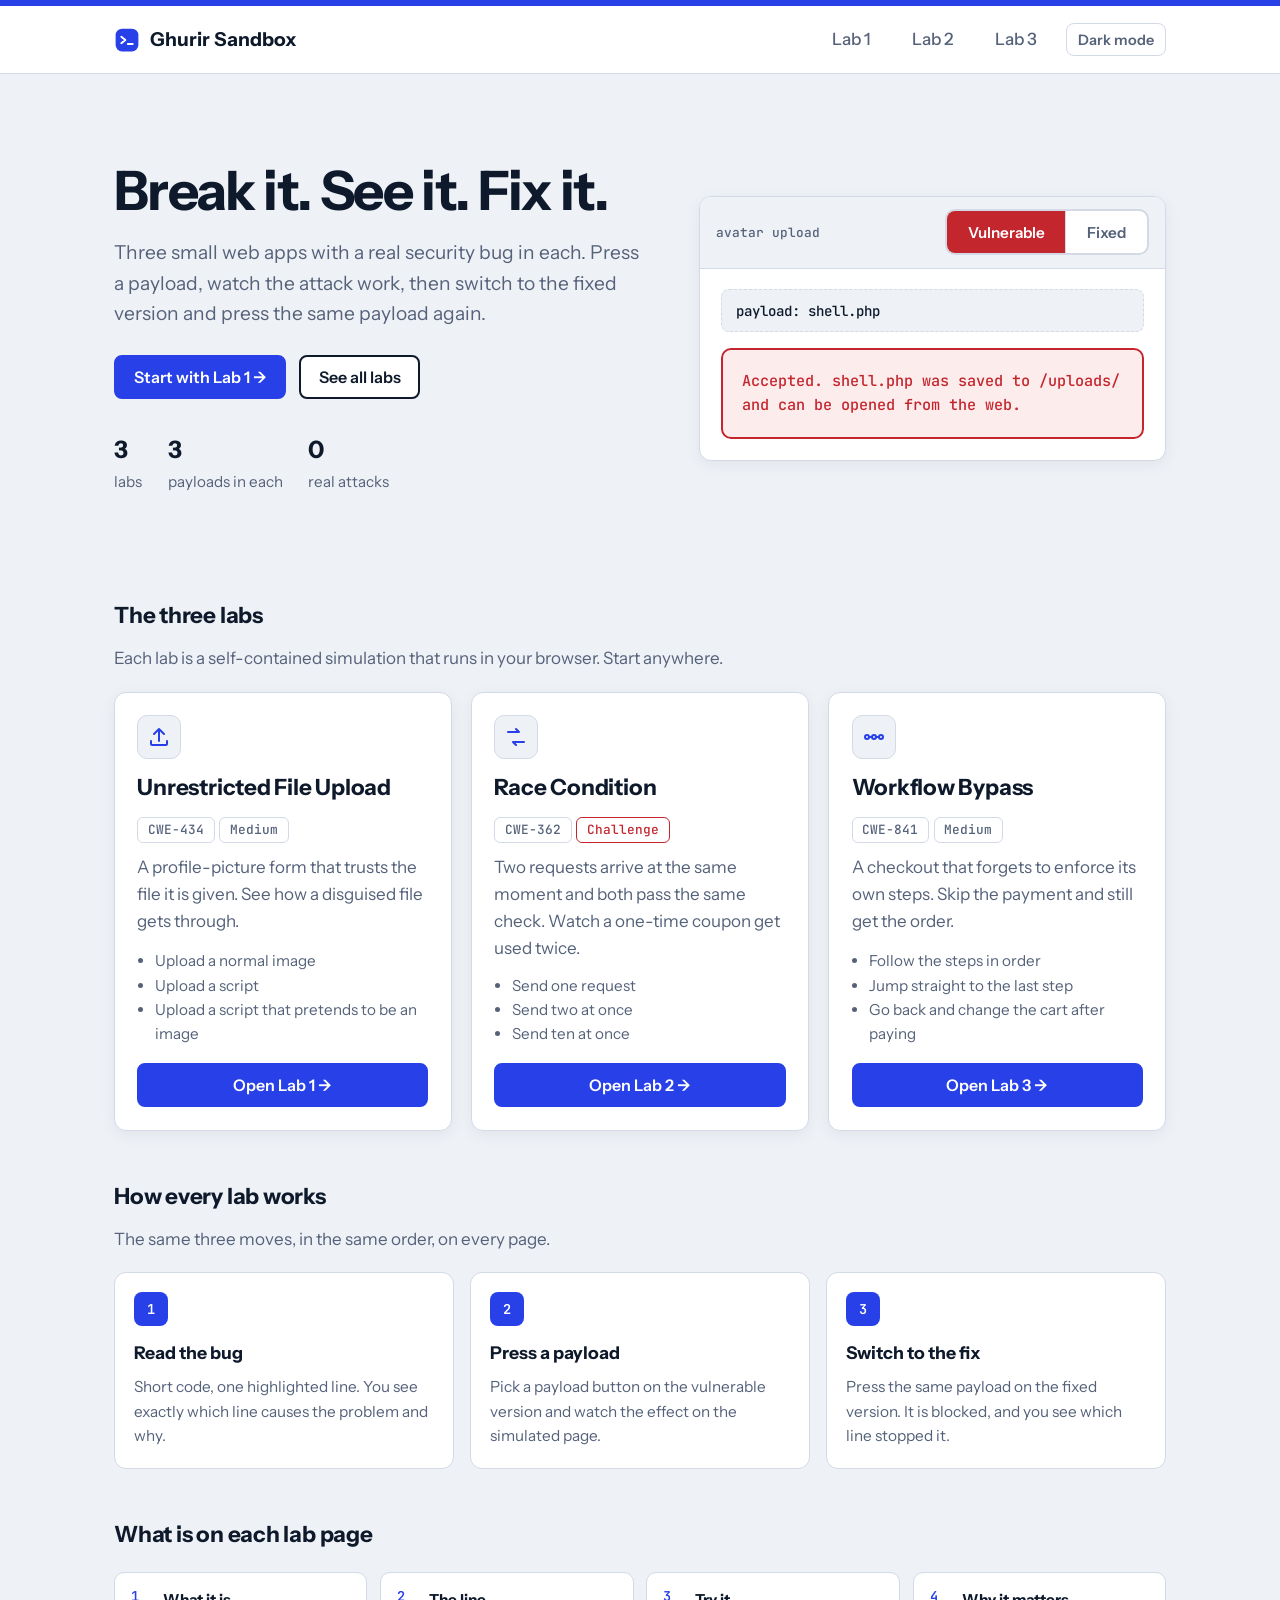
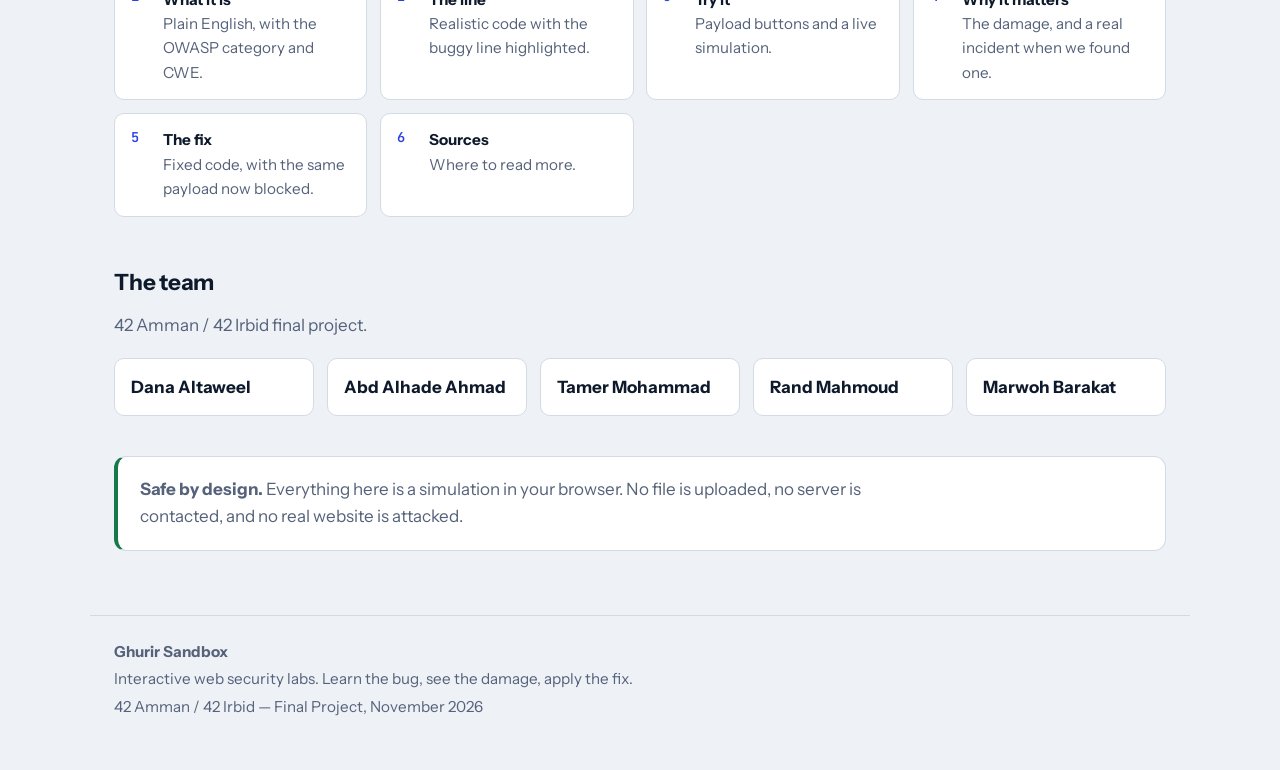
==== index.html @ ea8293db "Add site skeleton: home page and lab templates" ====
<!DOCTYPE html>
<html lang="en">
<head>
<meta charset="UTF-8">
<meta name="viewport" content="width=device-width, initial-scale=1">
<title>Ghurir Sandbox — Interactive Web Security Labs</title>
<meta name="description" content="Three hands-on labs: Unrestricted File Upload, Race Condition and Workflow Bypass. Press a payload, see the bug, switch to the fix.">

<link rel="preconnect" href="https://fonts.googleapis.com">
<link rel="preconnect" href="https://fonts.gstatic.com" crossorigin>
<link rel="stylesheet" href="https://fonts.googleapis.com/css2?family=Instrument+Sans:wght@400;500;600;700&family=JetBrains+Mono:wght@400;500;600&display=swap">
<link rel="stylesheet" href="assets/css/style.css">
</head>

<body>

<header class="nav">
  <div class="nav-in">
    <a class="brand" href="index.html" aria-label="Ghurir Sandbox home">
      <svg viewBox="0 0 32 32" fill="none" aria-hidden="true">
        <rect x="2" y="2" width="28" height="28" rx="8" fill="var(--accent)"/>
        <path d="M9 12l5 4-5 4M17 21h6" stroke="var(--accent-ink)" stroke-width="2.4" stroke-linecap="round" stroke-linejoin="round"/>
      </svg>
      Ghurir Sandbox
    </a>
    <a class="link" href="lab1.html">Lab 1</a>
    <a class="link" href="lab2.html">Lab 2</a>
    <a class="link" href="lab3.html">Lab 3</a>
    <button type="button" id="theme-toggle" class="theme-toggle" aria-label="Switch colour theme">Dark mode</button>
  </div>
</header>

<main class="wrap">

  <!-- HERO -->
  <section class="home-hero">
    <div>
      <h1>Break it. See it. Fix it.</h1>
      <p class="lead">
        Three small web apps with a real security bug in each.
        Press a payload, watch the attack work, then switch to the fixed
        version and press the same payload again.
      </p>

      <div class="hero-actions">
        <a class="btn primary" href="lab1.html">Start with Lab 1 →</a>
        <a class="btn" href="#labs">See all labs</a>
      </div>

      <div class="hero-meta">
        <div><strong>3</strong>labs</div>
        <div><strong>3</strong>payloads in each</div>
        <div><strong>0</strong>real attacks</div>
      </div>
    </div>

    <!-- Tiny live preview of the idea behind every lab -->
    <div class="mini-demo" aria-label="Preview of a lab">
      <div class="mini-demo-top">
        <span>avatar upload</span>
        <div class="switch" role="group" aria-label="Preview version">
          <button type="button" data-demo-mode="vulnerable" aria-pressed="true" data-mode="vulnerable" class="active">Vulnerable</button>
          <button type="button" data-demo-mode="fixed" aria-pressed="false" data-mode="fixed">Fixed</button>
        </div>
      </div>
      <div class="mini-demo-body">
        <div class="mini-payload">payload: shell.php</div>
        <div id="demo-result" class="result" aria-live="polite"></div>
      </div>
    </div>
  </section>

  <!-- LABS -->
  <section id="labs">
    <div class="section-head">
      <h2>The three labs</h2>
      <p>Each lab is a self-contained simulation that runs in your browser. Start anywhere.</p>
    </div>

    <div class="lab-grid">

      <article class="card lab-card">
        <div class="icon" aria-hidden="true">
          <svg viewBox="0 0 24 24" fill="none" stroke="currentColor" stroke-width="2" stroke-linecap="round" stroke-linejoin="round">
            <path d="M12 16V4M7 9l5-5 5 5"/><path d="M4 16v3a1 1 0 001 1h14a1 1 0 001-1v-3"/>
          </svg>
        </div>
        <h2>Unrestricted File Upload</h2>
        <div class="meta">
          <span class="tag">CWE-434</span>
          <span class="tag">Medium</span>
        </div>
        <p>A profile-picture form that trusts the file it is given. See how a disguised file gets through.</p>
        <ul>
          <li>Upload a normal image</li>
          <li>Upload a script</li>
          <li>Upload a script that pretends to be an image</li>
        </ul>
        <a class="btn primary" href="lab1.html">Open Lab 1 →</a>
      </article>

      <article class="card lab-card">
        <div class="icon" aria-hidden="true">
          <svg viewBox="0 0 24 24" fill="none" stroke="currentColor" stroke-width="2" stroke-linecap="round" stroke-linejoin="round">
            <path d="M4 7h11l-3-3M20 17H9l3 3"/>
          </svg>
        </div>
        <h2>Race Condition</h2>
        <div class="meta">
          <span class="tag">CWE-362</span>
          <span class="tag hard">Challenge</span>
        </div>
        <p>Two requests arrive at the same moment and both pass the same check. Watch a one-time coupon get used twice.</p>
        <ul>
          <li>Send one request</li>
          <li>Send two at once</li>
          <li>Send ten at once</li>
        </ul>
        <a class="btn primary" href="lab2.html">Open Lab 2 →</a>
      </article>

      <article class="card lab-card">
        <div class="icon" aria-hidden="true">
          <svg viewBox="0 0 24 24" fill="none" stroke="currentColor" stroke-width="2" stroke-linecap="round" stroke-linejoin="round">
            <circle cx="5" cy="12" r="2"/><circle cx="12" cy="12" r="2"/><circle cx="19" cy="12" r="2"/>
            <path d="M7 12h3M14 12h3"/>
          </svg>
        </div>
        <h2>Workflow Bypass</h2>
        <div class="meta">
          <span class="tag">CWE-841</span>
          <span class="tag">Medium</span>
        </div>
        <p>A checkout that forgets to enforce its own steps. Skip the payment and still get the order.</p>
        <ul>
          <li>Follow the steps in order</li>
          <li>Jump straight to the last step</li>
          <li>Go back and change the cart after paying</li>
        </ul>
        <a class="btn primary" href="lab3.html">Open Lab 3 →</a>
      </article>

    </div>
  </section>

  <!-- HOW IT WORKS -->
  <section id="how-it-works">
    <div class="section-head">
      <h2>How every lab works</h2>
      <p>The same three moves, in the same order, on every page.</p>
    </div>

    <div class="how-grid">
      <article class="how-card">
        <span class="how-number">1</span>
        <h3>Read the bug</h3>
        <p>Short code, one highlighted line. You see exactly which line causes the problem and why.</p>
      </article>
      <article class="how-card">
        <span class="how-number">2</span>
        <h3>Press a payload</h3>
        <p>Pick a payload button on the vulnerable version and watch the effect on the simulated page.</p>
      </article>
      <article class="how-card">
        <span class="how-number">3</span>
        <h3>Switch to the fix</h3>
        <p>Press the same payload on the fixed version. It is blocked, and you see which line stopped it.</p>
      </article>
    </div>
  </section>

  <!-- ANATOMY OF A LAB -->
  <section>
    <div class="section-head">
      <h2>What is on each lab page</h2>
    </div>

    <ol class="anatomy">
      <li><strong>What it is</strong>Plain English, with the OWASP category and CWE.</li>
      <li><strong>The line</strong>Realistic code with the buggy line highlighted.</li>
      <li><strong>Try it</strong>Payload buttons and a live simulation.</li>
      <li><strong>Why it matters</strong>The damage, and a real incident when we found one.</li>
      <li><strong>The fix</strong>Fixed code, with the same payload now blocked.</li>
      <li><strong>Sources</strong>Where to read more.</li>
    </ol>
  </section>

  <!-- TEAM -->
  <section>
    <div class="section-head">
      <h2>The team</h2>
      <p>42 Amman / 42 Irbid final project.</p>
    </div>

    <div class="team">
      <div class="member"><strong>Dana Altaweel</strong></div>
      <div class="member"><strong>Abd Alhade Ahmad</strong></div>
      <div class="member"><strong>Tamer Mohammad</strong></div>
      <div class="member"><strong>Rand Mahmoud</strong></div>
      <div class="member"><strong>Marwoh Barakat</strong></div>
    </div>
  </section>

  <section class="home-note">
    <p>
      <strong>Safe by design.</strong>
      Everything here is a simulation in your browser. No file is uploaded,
      no server is contacted, and no real website is attacked.
    </p>
  </section>

</main>

<footer>
  <strong>Ghurir Sandbox</strong>
  <p>Interactive web security labs. Learn the bug, see the damage, apply the fix.</p>
  <p>42 Amman / 42 Irbid — Final Project, November 2026</p>
</footer>

<script src="assets/js/common.js"></script>
<script src="assets/js/home.js"></script>
</body>
</html>
---- assets/css/style.css ----
/* =====================================================
   GHURIR SANDBOX — SHARED STYLESHEET
   Interactive Web Security Labs
   ===================================================== */

/* 1. GLOBAL VARIABLES */
:root {
  --bg: #EEF1F6;
  --surface: #FFFFFF;
  --ink: #0E1A2B;
  --muted: #55627A;
  --line: #D3DAE6;

  --accent: #2740E8;
  --accent-ink: #FFFFFF;

  --bad: #C4262E;
  --bad-bg: #FDECEC;

  --good: #17794A;
  --good-bg: #E4F5EC;

  --code-bg: #0E1A2B;
  --code-ink: #DDE6F5;

  --font: "Instrument Sans", system-ui, sans-serif;
  --mono: "JetBrains Mono", monospace;

  --radius: 12px;
  --shadow: 0 4px 16px rgba(14, 26, 43, 0.06);

  color-scheme: light;
}

/* DARK MODE */
@media (prefers-color-scheme: dark) {
  :root:not([data-theme="light"]) {
    --bg: #0B1220;
    --surface: #131C2E;
    --ink: #E7EDF8;
    --muted: #93A1BA;
    --line: #26324A;

    --accent: #7C8CFF;
    --accent-ink: #0B1220;

    --bad: #FF7B80;
    --bad-bg: #3A1A20;

    --good: #4FD08A;
    --good-bg: #12311F;

    --code-bg: #070C16;

    color-scheme: dark;
  }
}

/* 2. RESET */
* {
  box-sizing: border-box;
}

html {
  scroll-behavior: smooth;
  scroll-padding-top: 5rem;
}

body {
  margin: 0;
  background: var(--bg);
  color: var(--ink);
  font: 400 1.0625rem/1.6 var(--font);
  border-top: 6px solid var(--accent);
  transition: border-color 0.2s;
}

body[data-mode="vulnerable"] {
  border-top-color: var(--bad);
}

body[data-mode="fixed"] {
  border-top-color: var(--good);
}

a {
  color: var(--accent);
}

button {
  font-family: var(--font);
}

:focus-visible {
  outline: 3px solid var(--accent);
  outline-offset: 3px;
}

/* 3. NAVIGATION */
.nav {
  position: sticky;
  top: 0;
  z-index: 5;
  background: var(--surface);
  border-bottom: 1px solid var(--line);
}

.nav-in {
  max-width: 1100px;
  margin: 0 auto;
  padding: 0.85rem 1.5rem;
  display: flex;
  gap: 1rem;
  align-items: center;
  flex-wrap: wrap;
}

.brand {
  font-weight: 700;
  font-size: 1.2rem;
  color: var(--ink);
  text-decoration: none;
  margin-right: auto;
}

.nav a.link {
  color: var(--muted);
  text-decoration: none;
  padding: 0.4rem 0.8rem;
  border-radius: 7px;
  font-weight: 500;
  transition: 0.2s;
}

.nav a.link:hover {
  color: var(--ink);
  background: var(--bg);
}

.nav a.link[aria-current="page"] {
  color: var(--accent-ink);
  background: var(--accent);
}

/* 4. PAGE LAYOUT */
.wrap {
  max-width: 1100px;
  margin: 0 auto;
  padding: 2.5rem 1.5rem 4rem;
}

.col {
  max-width: 800px;
}

h1 {
  font-size: clamp(2.2rem, 6vw, 3.6rem);
  line-height: 1.08;
  letter-spacing: -0.03em;
  margin: 0 0 1rem;
}

h2 {
  font-size: 1.4rem;
  margin: 0 0 0.7rem;
  letter-spacing: -0.01em;
}

h3 {
  font-size: 1.1rem;
  margin: 0 0 0.5rem;
}

p {
  margin: 0 0 1rem;
  max-width: 70ch;
}

.lead {
  font-size: 1.2rem;
  color: var(--muted);
  max-width: 65ch;
}

.tag {
  display: inline-block;
  font: 500 0.8rem var(--mono);
  background: var(--surface);
  border: 1px solid var(--line);
  padding: 0.2rem 0.6rem;
  border-radius: 6px;
  margin-right: 0.4rem;
  color: var(--muted);
}

/* 5. BUTTONS */
.btn {
  font: 600 1rem var(--font);
  cursor: pointer;
  border: 2px solid var(--ink);
  background: var(--surface);
  color: var(--ink);
  padding: 0.65rem 1.1rem;
  border-radius: 8px;
  text-decoration: none;
  display: inline-flex;
  align-items: center;
  justify-content: center;
  gap: 0.5rem;
  transition: 0.2s ease;
}

.btn:hover {
  background: var(--ink);
  color: var(--bg);
  transform: translateY(-2px);
}

.btn:active {
  transform: translateY(0);
}

.btn.primary {
  background: var(--accent);
  border-color: var(--accent);
  color: var(--accent-ink);
}

.btn.primary:hover {
  filter: brightness(1.1);
}

/* PAYLOAD BUTTONS */
.payloads {
  display: flex;
  gap: 0.65rem;
  flex-wrap: wrap;
  margin: 1.2rem 0;
}

.payloads .btn {
  font-family: var(--mono);
  font-size: 0.85rem;
  overflow-wrap: anywhere;
}

.payloads .btn.active,
.payloads .btn[aria-pressed="true"] {
  background: var(--accent);
  border-color: var(--accent);
  color: white;
}

/* 6. HOME PAGE */
.hero {
  padding: 2.5rem 0 3rem;
}

.cards {
  display: grid;
  grid-template-columns: repeat(
    auto-fit,
    minmax(240px, 1fr)
  );
  gap: 1.2rem;
  margin: 1.5rem 0 3rem;
}

.card {
  background: var(--surface);
  border: 1px solid var(--line);
  border-radius: var(--radius);
  padding: 1.4rem;
  display: flex;
  flex-direction: column;
  gap: 0.7rem;
  box-shadow: var(--shadow);
  transition: transform 0.2s, box-shadow 0.2s;
}

.card:hover {
  transform: translateY(-4px);
  box-shadow: 0 10px 25px rgba(14, 26, 43, 0.1);
}

.card h2 {
  margin: 0;
}

.card p {
  color: var(--muted);
  margin: 0;
  flex: 1;
}

.steps {
  padding-left: 1.3rem;
  max-width: 70ch;
}

.steps li {
  margin-bottom: 0.5rem;
}

/* 7. LAB HEADER */
.lab-head {
  padding: 1rem 0 1.5rem;
}

.lab-head h1 {
  margin-bottom: 0.8rem;
}

/* 8. LAB SECTIONS */
.sec {
  position: relative;
  background: var(--surface);
  border: 1px solid var(--line);
  border-radius: var(--radius);
  padding: 1.5rem;
  margin: 1.5rem 0;
  box-shadow: var(--shadow);
}

.sec.try {
  border: 2px solid var(--accent);
  background: var(--surface);
}

.sec-n {
  font: 600 0.85rem var(--mono);
  color: var(--accent);
  display: block;
  margin-bottom: 0.5rem;
  letter-spacing: 0.05em;
}

.sec p {
  color: var(--muted);
}

/* 9. CODE DISPLAY */
pre.code {
  margin: 1rem 0;
  background: var(--code-bg);
  color: var(--code-ink);
  border-radius: 10px;
  overflow-x: auto;
  padding: 1rem 0;
  font: 400 0.88rem/1.8 var(--mono);
  box-shadow: var(--shadow);
}

.code .ln {
  display: block;
  padding: 0 1.2rem;
  white-space: pre;
  border-left: 4px solid transparent;
}

.code .ln.bad {
  background: rgba(255, 92, 100, 0.18);
  border-left-color: #FF5C64;
  color: #FF9B9F;
}

.code .ln.good {
  background: rgba(79, 208, 138, 0.18);
  border-left-color: #4FD08A;
  color: #78E5AA;
}

.why {
  font-size: 0.98rem;
  color: var(--muted);
  padding: 0.7rem 1rem;
  border-left: 3px solid var(--accent);
  background: var(--bg);
  border-radius: 0 7px 7px 0;
}

/* 10. VULNERABLE / FIXED SWITCH */
.switch {
  display: inline-flex;
  border: 2px solid var(--line);
  border-radius: 10px;
  overflow: hidden;
  background: var(--surface);
  margin: 0.5rem 0 1rem;
}

.switch button {
  font: 600 0.95rem var(--font);
  padding: 0.7rem 1.3rem;
  border: 0;
  background: transparent;
  color: var(--muted);
  cursor: pointer;
  transition: 0.2s;
}

.switch button + button {
  border-left: 1px solid var(--line);
}

.switch button.active[data-mode="vulnerable"] {
  background: var(--bad);
  color: #fff;
}

.switch button.active[data-mode="fixed"] {
  background: var(--good);
  color: #fff;
}

.switch button:hover:not(.active) {
  background: var(--bg);
  color: var(--ink);
}

/* 11. RESULT BOX */
.result {
  min-height: 5rem;
  margin-top: 1rem;
  padding: 1.2rem;
  border-radius: 10px;
  border: 2px dashed var(--line);
  background: var(--bg);
  color: var(--muted);
  font: 500 0.95rem/1.6 var(--mono);
  overflow-wrap: anywhere;
  transition: 0.25s ease;
}

.result:empty::before {
  content: "Press a payload to see what happens.";
  color: var(--muted);
  font-family: var(--font);
}

.result.hacked {
  background: var(--bad-bg);
  border: 2px solid var(--bad);
  color: var(--bad);
  animation: resultIn 0.3s ease;
}

.result.blocked {
  background: var(--good-bg);
  border: 2px solid var(--good);
  color: var(--good);
  animation: resultIn 0.3s ease;
}

@keyframes resultIn {
  from {
    opacity: 0;
    transform: translateY(6px);
  }
  to {
    opacity: 1;
    transform: translateY(0);
  }
}

/* 12. VISUAL SIMULATION AREA */
.simulation {
  margin-top: 1.5rem;
  padding: 1.5rem;
  border: 1px solid var(--line);
  border-radius: var(--radius);
  background: var(--bg);
}

.simulation h3 {
  margin-bottom: 1rem;
}

.sim-browser {
  background: var(--surface);
  border: 1px solid var(--line);
  border-radius: 10px;
  overflow: hidden;
  box-shadow: var(--shadow);
}

.sim-browser-top {
  display: flex;
  align-items: center;
  gap: 0.4rem;
  padding: 0.8rem 1rem;
  background: var(--bg);
  border-bottom: 1px solid var(--line);
}

.sim-dot {
  width: 10px;
  height: 10px;
  border-radius: 50%;
  background: var(--line);
}

.sim-address {
  margin-left: 0.7rem;
  flex: 1;
  padding: 0.4rem 0.7rem;
  border: 1px solid var(--line);
  border-radius: 6px;
  background: var(--surface);
  color: var(--muted);
  font: 0.78rem var(--mono);
  overflow-wrap: anywhere;
}

.sim-browser-content {
  padding: 1.5rem;
  min-height: 140px;
}

.sim-flow {
  display: flex;
  align-items: center;
  justify-content: center;
  gap: 1rem;
  flex-wrap: wrap;
  margin: 1.2rem 0;
}

.sim-node {
  flex: 1;
  min-width: 150px;
  max-width: 240px;
  padding: 1rem;
  text-align: center;
  border: 1px solid var(--line);
  border-radius: 10px;
  background: var(--surface);
}

.sim-node.trusted {
  border-color: var(--good);
}

.sim-node.untrusted {
  border-color: var(--bad);
}

.sim-arrow {
  font-size: 1.6rem;
  color: var(--muted);
}

.sim-status {
  margin-top: 1rem;
  padding: 1rem;
  border-radius: 8px;
  font-weight: 600;
}

.sim-status.danger {
  color: var(--bad);
  background: var(--bad-bg);
  border: 1px solid var(--bad);
}

.sim-status.success {
  color: var(--good);
  background: var(--good-bg);
  border: 1px solid var(--good);
}

.sim-explanation {
  margin-top: 0.8rem;
  font-size: 0.95rem;
  color: var(--muted);
}

/* 13. MODE INDICATORS */
body[data-mode="vulnerable"] .mode-indicator {
  color: var(--bad);
}

body[data-mode="fixed"] .mode-indicator {
  color: var(--good);
}

/* 14. FOOTER */
footer {
  max-width: 1100px;
  margin: 0 auto;
  padding: 1.5rem 1.5rem 3rem;
  color: var(--muted);
  font-size: 0.95rem;
  border-top: 1px solid var(--line);
}

/* 15. RESPONSIVE DESIGN */
@media (max-width: 700px) {
  .wrap {
    padding: 1.5rem 1rem 3rem;
  }

  .nav-in {
    padding: 0.7rem 1rem;
    gap: 0.5rem;
  }

  .brand {
    width: 100%;
  }

  .hero {
    padding: 1.5rem 0 2rem;
  }

  .sec {
    padding: 1rem;
  }

  .payloads {
    flex-direction: column;
  }

  .payloads .btn {
    width: 100%;
    text-align: center;
  }

  .sim-flow {
    flex-direction: column;
  }

  .sim-arrow {
    transform: rotate(90deg);
  }

  .sim-node {
    max-width: 100%;
    width: 100%;
  }

  .switch {
    display: flex;
    width: 100%;
  }

  .switch button {
    flex: 1;
  }
}

/* 16. ACCESSIBILITY */
@media (prefers-reduced-motion: reduce) {
  *,
  *::before,
  *::after {
    scroll-behavior: auto !important;
    animation-duration: 0.01ms !important;
    transition-duration: 0.01ms !important;
  }
}

/* =====================================================
   17. EXPLICIT DARK THEME (theme toggle)
   ===================================================== */
:root[data-theme="dark"] {
  --bg: #0B1220; --surface: #131C2E; --ink: #E7EDF8; --muted: #93A1BA; --line: #26324A;
  --accent: #7C8CFF; --accent-ink: #0B1220;
  --bad: #FF7B80; --bad-bg: #3A1A20; --good: #4FD08A; --good-bg: #12311F;
  --code-bg: #070C16; color-scheme: dark;
}

/* =====================================================
   18. NAV EXTRAS
   ===================================================== */
.brand { display: inline-flex; align-items: center; gap: .6rem; }
.brand svg { width: 26px; height: 26px; flex: none; }
.theme-toggle {
  font: 600 .9rem var(--font); cursor: pointer; color: var(--muted);
  background: transparent; border: 1px solid var(--line); border-radius: 8px; padding: .4rem .7rem;
}
.theme-toggle:hover { color: var(--ink); background: var(--bg); }

/* =====================================================
   19. HOME PAGE
   ===================================================== */
.home-hero { display: grid; grid-template-columns: 1.15fr 1fr; gap: 3rem; align-items: center; padding: 3rem 0 3.5rem; }
.home-hero h1 { max-width: none; text-wrap: balance; font-size: clamp(2.2rem, 5vw, 3.4rem); }
.hero-actions { display: flex; gap: .8rem; flex-wrap: wrap; margin-top: 1.6rem; }
.hero-meta { display: flex; gap: 1.6rem; flex-wrap: wrap; margin-top: 2rem; color: var(--muted); font-size: .95rem; }
.hero-meta strong { display: block; color: var(--ink); font-size: 1.5rem; letter-spacing: -.02em; }

.mini-demo { background: var(--surface); border: 1px solid var(--line); border-radius: var(--radius); box-shadow: var(--shadow); overflow: hidden; }
.mini-demo-top { display: flex; align-items: center; justify-content: space-between; gap: 1rem; padding: .8rem 1rem; border-bottom: 1px solid var(--line); background: var(--bg); }
.mini-demo-top span { font: 500 .8rem var(--mono); color: var(--muted); }
.mini-demo-body { padding: 1.3rem; display: grid; gap: 1rem; }
.mini-demo .switch { margin: 0; }
.mini-payload { font: 500 .88rem var(--mono); padding: .7rem .9rem; border: 1px dashed var(--line); border-radius: 8px; background: var(--bg); overflow-wrap: anywhere; }
.mini-demo .result { min-height: 0; margin: 0; }
.mini-demo .result:empty::before { content: ""; }

.section-head { margin: 3rem 0 1.2rem; }
.section-head p { color: var(--muted); margin-top: .3rem; }

.lab-grid { display: grid; grid-template-columns: repeat(auto-fit, minmax(270px, 1fr)); gap: 1.2rem; }
.lab-card { position: relative; }
.lab-card .icon { width: 44px; height: 44px; border-radius: 10px; display: grid; place-items: center; background: var(--bg); color: var(--accent); border: 1px solid var(--line); }
.lab-card .icon svg { width: 24px; height: 24px; }
.lab-card .meta { display: flex; flex-wrap: wrap; gap: .3rem; }
.lab-card .meta .tag { margin: 0; }
.lab-card ul { margin: 0; padding-left: 1.1rem; color: var(--muted); font-size: .95rem; }
.lab-card .btn { width: 100%; margin-top: .3rem; }
.tag.hard { color: var(--bad); border-color: var(--bad); }

.how-grid { display: grid; grid-template-columns: repeat(3, 1fr); gap: 1rem; }
.how-card { background: var(--surface); border: 1px solid var(--line); border-radius: var(--radius); padding: 1.2rem; }
.how-card p { color: var(--muted); font-size: .96rem; margin: 0; }
.how-number { display: inline-grid; place-items: center; width: 34px; height: 34px; border-radius: 8px; background: var(--accent); color: var(--accent-ink); font: 600 .85rem var(--mono); margin-bottom: .8rem; }

.anatomy { display: grid; grid-template-columns: repeat(auto-fit, minmax(230px, 1fr)); gap: .8rem; margin: 0; padding: 0; list-style: none; counter-reset: a; }
.anatomy li { counter-increment: a; background: var(--surface); border: 1px solid var(--line); border-radius: 10px; padding: .9rem 1rem .9rem 3rem; position: relative; color: var(--muted); font-size: .95rem; }
.anatomy li::before { content: counter(a); position: absolute; left: 1rem; top: .85rem; font: 600 .85rem var(--mono); color: var(--accent); }
.anatomy li strong { color: var(--ink); display: block; }

.home-note { margin-top: 2.5rem; padding: 1.2rem 1.4rem; border: 1px solid var(--line); border-left: 4px solid var(--good); border-radius: var(--radius); background: var(--surface); }
.home-note p { margin: 0; color: var(--muted); }

.team { display: grid; grid-template-columns: repeat(auto-fit, minmax(180px, 1fr)); gap: .8rem; }
.member { background: var(--surface); border: 1px solid var(--line); border-radius: 10px; padding: .9rem 1rem; }
.member strong { display: block; }
.member span { color: var(--muted); font-size: .9rem; }

footer { text-align: left; }
footer p { margin: .2rem 0; }

@media (max-width: 860px) {
  .home-hero { grid-template-columns: 1fr; gap: 2rem; padding-top: 1.5rem; }
  .how-grid { grid-template-columns: 1fr; }
}

/* =====================================================
   20. LAB TEMPLATE HELPERS (team: delete when finished)
   ===================================================== */
.todo-box {
  margin: 1rem 0; padding: .9rem 1.1rem; border: 2px dashed var(--accent); border-radius: 10px;
  background: var(--bg); color: var(--muted); font-size: .95rem;
}
.todo-box strong { color: var(--accent); }
.todo-box ul { margin: .4rem 0 0; padding-left: 1.2rem; }
.todo-box p { margin: 0 0 .4rem; }
.todo-text { color: var(--muted); font-style: italic; }
.result.todo { border: 2px dashed var(--accent); color: var(--accent); background: var(--bg); }
.lab-pager { display: flex; justify-content: space-between; gap: 1rem; margin-top: 2rem; flex-wrap: wrap; }

/* =====================================================
   21. SIMULATION BUILDING BLOCKS
   ===================================================== */
/* generic status pill */
.pill { display: inline-block; font: 600 .78rem var(--mono); padding: .15rem .55rem; border-radius: 999px; border: 1px solid var(--line); color: var(--muted); background: var(--surface); }
.pill.pass { color: var(--good); border-color: var(--good); background: var(--good-bg); }
.pill.fail { color: var(--bad);  border-color: var(--bad);  background: var(--bad-bg); }
.pill.skip { opacity: .6; }

/* Lab 1: upload checks */
.file-card { display: grid; grid-template-columns: repeat(auto-fit, minmax(150px, 1fr)); gap: .6rem; margin-bottom: 1rem; }
.file-card div { padding: .6rem .8rem; border: 1px solid var(--line); border-radius: 8px; background: var(--surface); }
.file-card small { display: block; color: var(--muted); font-size: .78rem; }
.file-card code { font: 500 .88rem var(--mono); overflow-wrap: anywhere; }
.checks { list-style: none; margin: 0; padding: 0; display: grid; gap: .5rem; }
.checks li { display: flex; align-items: center; justify-content: space-between; gap: 1rem; padding: .6rem .8rem; border: 1px solid var(--line); border-radius: 8px; background: var(--surface); font-size: .95rem; }

/* Lab 2: lanes + shared state */
.state-row { display: flex; gap: 1rem; flex-wrap: wrap; margin-bottom: 1rem; }
.state-box { flex: 1; min-width: 150px; padding: .8rem 1rem; border: 1px solid var(--line); border-radius: 8px; background: var(--surface); }
.state-box small { display: block; color: var(--muted); font-size: .78rem; }
.state-box strong { font: 600 1.4rem var(--mono); }
.lanes { display: grid; grid-template-columns: repeat(auto-fit, minmax(200px, 1fr)); gap: .8rem; }
.lane { border: 1px solid var(--line); border-radius: 10px; background: var(--surface); padding: .8rem; }
.lane h4 { margin: 0 0 .5rem; font: 600 .85rem var(--mono); }
.lane ol { list-style: none; margin: 0; padding: 0; display: grid; gap: .35rem; }
.lane li { font: 500 .82rem var(--mono); padding: .35rem .5rem; border-radius: 6px; border: 1px solid var(--line); color: var(--muted); }
.lane li.active { border-color: var(--accent); color: var(--accent); }
.lane li.done { border-color: var(--good); color: var(--good); }
.lane li.bad  { border-color: var(--bad);  color: var(--bad); background: var(--bad-bg); }

/* Lab 3: workflow stepper */
.stepper { display: flex; gap: .5rem; align-items: stretch; flex-wrap: wrap; margin-bottom: 1rem; }
.stepper .step { flex: 1; min-width: 120px; padding: .8rem; text-align: center; border: 1px solid var(--line); border-radius: 10px; background: var(--surface); font-weight: 600; color: var(--muted); }
.stepper .step small { display: block; font: 500 .75rem var(--mono); font-weight: 500; }
.stepper .step.visited { border-color: var(--good); color: var(--good); }
.stepper .step.skipped { border-style: dashed; border-color: var(--bad); color: var(--bad); }
.stepper .step.current { border-color: var(--accent); color: var(--accent); box-shadow: 0 0 0 2px var(--accent) inset; }

@media (max-width: 700px) { .lanes { grid-template-columns: 1fr; } }
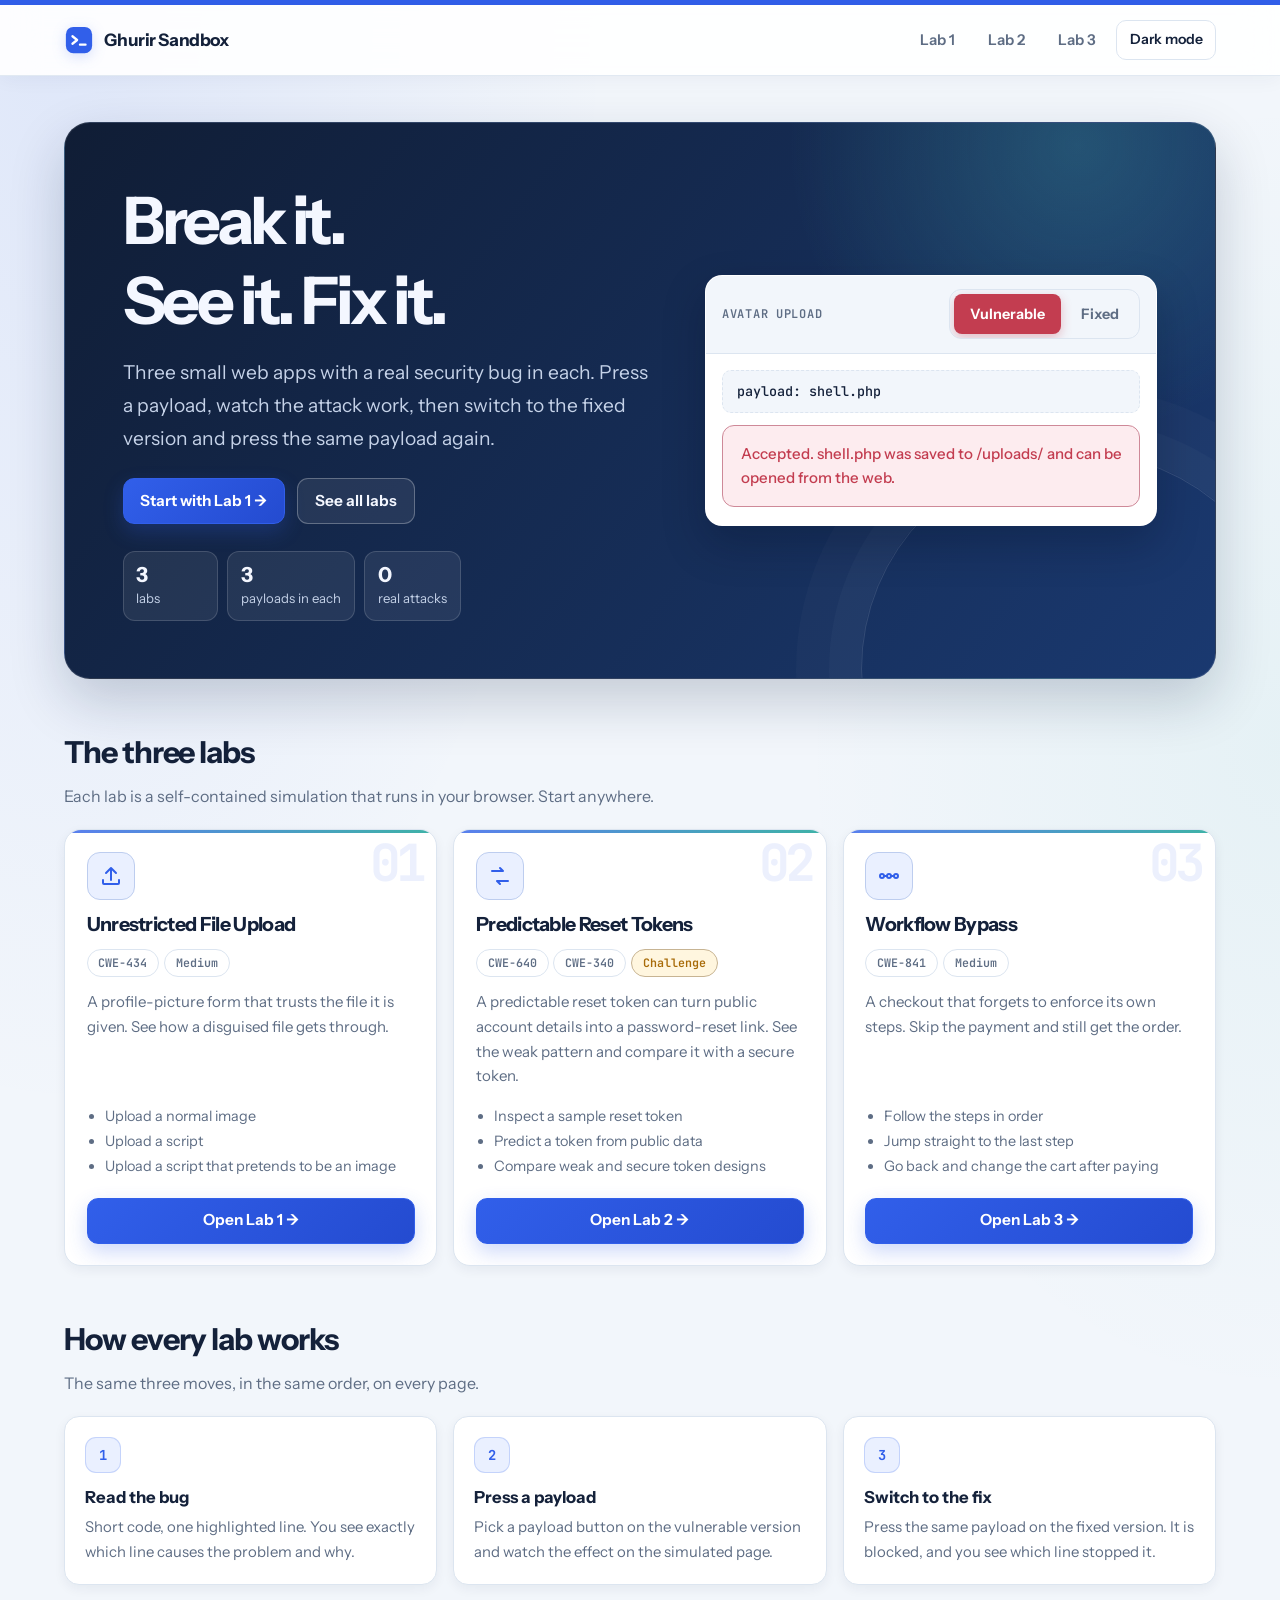
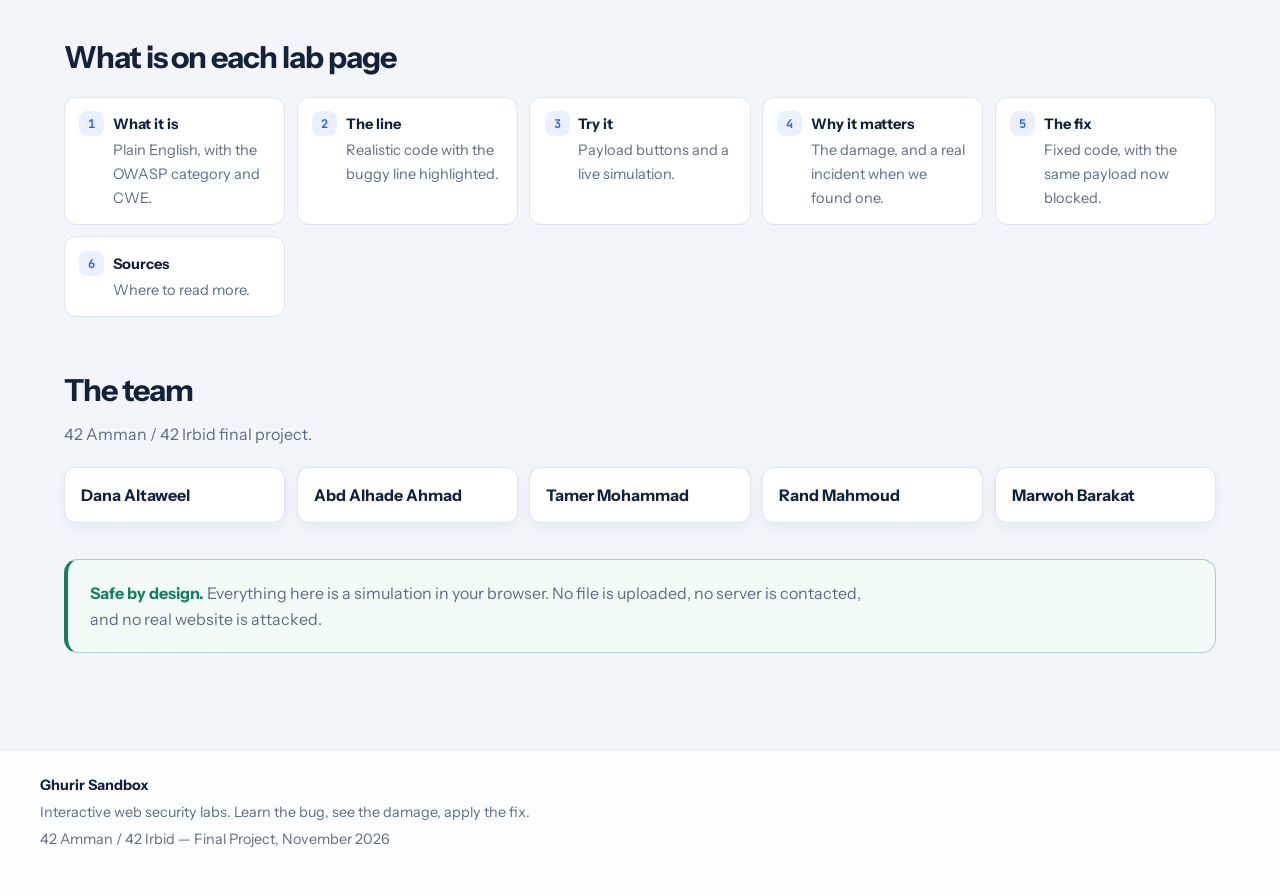
==== commit b633a65a: "Update UI and Lab 2 reset token simulation" ====
--- a/index.html
+++ b/index.html
@@ -105,16 +105,16 @@
             <path d="M4 7h11l-3-3M20 17H9l3 3"/>
           </svg>
         </div>
-        <h2>Race Condition</h2>
+        <h2>Predictable Reset Tokens</h2>
         <div class="meta">
-          <span class="tag">CWE-362</span>
+          <span class="tag">CWE-640</span><span class="tag">CWE-340</span>
           <span class="tag hard">Challenge</span>
         </div>
-        <p>Two requests arrive at the same moment and both pass the same check. Watch a one-time coupon get used twice.</p>
+        <p>A predictable reset token can turn public account details into a password-reset link. See the weak pattern and compare it with a secure token.</p>
         <ul>
-          <li>Send one request</li>
-          <li>Send two at once</li>
-          <li>Send ten at once</li>
+          <li>Inspect a sample reset token</li>
+          <li>Predict a token from public data</li>
+          <li>Compare weak and secure token designs</li>
         </ul>
         <a class="btn primary" href="lab2.html">Open Lab 2 →</a>
       </article>
@@ -220,4 +220,4 @@
 <script src="assets/js/common.js"></script>
 <script src="assets/js/home.js"></script>
 </body>
-</html>+</html>
--- a/assets/css/style.css
+++ b/assets/css/style.css
@@ -1,136 +1,194 @@
-
 /* =====================================================
-   GHURIR SANDBOX — SHARED STYLESHEET
-   Interactive Web Security Labs
+   GHURIR SANDBOX — COMPLETE SHARED UI
+   Home page + interactive security labs
    ===================================================== */
 
-/* 1. GLOBAL VARIABLES */
+/* 1. DESIGN TOKENS */
 :root {
-  --bg: #EEF1F6;
+  --bg: #F2F6FB;
   --surface: #FFFFFF;
-  --ink: #0E1A2B;
-  --muted: #55627A;
-  --line: #D3DAE6;
-
-  --accent: #2740E8;
+  --surface-raised: #FFFFFF;
+  --ink: #14213A;
+  --muted: #5E6D84;
+  --line: #DCE5F0;
+
+  --accent: #315FEA;
+  --accent-strong: #244BD0;
   --accent-ink: #FFFFFF;
-
-  --bad: #C4262E;
-  --bad-bg: #FDECEC;
-
-  --good: #17794A;
-  --good-bg: #E4F5EC;
-
-  --code-bg: #0E1A2B;
-  --code-ink: #DDE6F5;
-
-  --font: "Instrument Sans", system-ui, sans-serif;
-  --mono: "JetBrains Mono", monospace;
-
-  --radius: 12px;
-  --shadow: 0 4px 16px rgba(14, 26, 43, 0.06);
-
+  --accent-soft: #EAF0FF;
+
+  --teal: #0E9F91;
+  --teal-soft: #E6F7F4;
+  --bad: #C33D50;
+  --bad-bg: #FDECEF;
+  --good: #12805F;
+  --good-bg: #E5F6EF;
+  --warning: #A86B08;
+  --warning-bg: #FFF6DF;
+
+  --code-bg: #0C1628;
+  --code-ink: #E7EFFB;
+
+  --font: "Instrument Sans", system-ui, -apple-system, "Segoe UI", sans-serif;
+  --mono: "JetBrains Mono", "Cascadia Code", monospace;
+  --radius: 16px;
+  --shadow-sm: 0 4px 12px rgba(18, 39, 73, .06);
+  --shadow: 0 14px 38px rgba(18, 39, 73, .09);
+  --shadow-hover: 0 20px 44px rgba(18, 39, 73, .14);
+
+  --hero-start: #101D35;
+  --hero-end: #1A3970;
+  --hero-ink: #F4F7FF;
+  --hero-muted: #C5D2E8;
   color-scheme: light;
 }
 
-/* DARK MODE */
+/* Dark theme follows the system unless the user picks a theme. */
 @media (prefers-color-scheme: dark) {
   :root:not([data-theme="light"]) {
-    --bg: #0B1220;
-    --surface: #131C2E;
-    --ink: #E7EDF8;
-    --muted: #93A1BA;
-    --line: #26324A;
-
-    --accent: #7C8CFF;
-    --accent-ink: #0B1220;
-
-    --bad: #FF7B80;
-    --bad-bg: #3A1A20;
-
-    --good: #4FD08A;
-    --good-bg: #12311F;
-
-    --code-bg: #070C16;
-
+    --bg: #091321;
+    --surface: #111D2E;
+    --surface-raised: #16243A;
+    --ink: #EEF4FF;
+    --muted: #A6B5CA;
+    --line: #293A52;
+
+    --accent: #83A8FF;
+    --accent-strong: #A8C2FF;
+    --accent-ink: #09182E;
+    --accent-soft: #1A2D4C;
+
+    --teal: #58D3C2;
+    --teal-soft: #153A3A;
+    --bad: #FF8994;
+    --bad-bg: #3B202B;
+    --good: #61D5A8;
+    --good-bg: #153A30;
+    --warning: #FFD273;
+    --warning-bg: #3C321B;
+
+    --code-bg: #070D17;
+    --code-ink: #E7EFFB;
+    --shadow-sm: 0 4px 14px rgba(0, 0, 0, .18);
+    --shadow: 0 16px 40px rgba(0, 0, 0, .24);
+    --shadow-hover: 0 22px 48px rgba(0, 0, 0, .32);
     color-scheme: dark;
   }
 }
 
-/* 2. RESET */
-* {
-  box-sizing: border-box;
-}
+:root[data-theme="dark"] {
+  --bg: #091321;
+  --surface: #111D2E;
+  --surface-raised: #16243A;
+  --ink: #EEF4FF;
+  --muted: #A6B5CA;
+  --line: #293A52;
+
+  --accent: #83A8FF;
+  --accent-strong: #A8C2FF;
+  --accent-ink: #09182E;
+  --accent-soft: #1A2D4C;
+
+  --teal: #58D3C2;
+  --teal-soft: #153A3A;
+  --bad: #FF8994;
+  --bad-bg: #3B202B;
+  --good: #61D5A8;
+  --good-bg: #153A30;
+  --warning: #FFD273;
+  --warning-bg: #3C321B;
+
+  --code-bg: #070D17;
+  --code-ink: #E7EFFB;
+  --shadow-sm: 0 4px 14px rgba(0, 0, 0, .18);
+  --shadow: 0 16px 40px rgba(0, 0, 0, .24);
+  --shadow-hover: 0 22px 48px rgba(0, 0, 0, .32);
+  color-scheme: dark;
+}
+
+/* 2. RESET + PAGE BASE */
+* { box-sizing: border-box; }
 
 html {
   scroll-behavior: smooth;
-  scroll-padding-top: 5rem;
+  scroll-padding-top: 6rem;
 }
 
 body {
+  min-height: 100vh;
   margin: 0;
-  background: var(--bg);
+  background:
+    radial-gradient(ellipse at 5% 0%, rgba(49, 95, 234, .10), transparent 34rem),
+    radial-gradient(ellipse at 100% 30%, rgba(14, 159, 145, .055), transparent 30rem),
+    var(--bg);
   color: var(--ink);
-  font: 400 1.0625rem/1.6 var(--font);
-  border-top: 6px solid var(--accent);
-  transition: border-color 0.2s;
-}
-
-body[data-mode="vulnerable"] {
-  border-top-color: var(--bad);
-}
-
-body[data-mode="fixed"] {
-  border-top-color: var(--good);
-}
-
-a {
-  color: var(--accent);
-}
-
-button {
-  font-family: var(--font);
-}
-
-:focus-visible {
-  outline: 3px solid var(--accent);
-  outline-offset: 3px;
-}
-
-/* 3. NAVIGATION */
+  font: 400 1rem/1.65 var(--font);
+  border-top: 5px solid var(--accent);
+  transition: border-color .25s ease, background-color .25s ease;
+}
+
+body[data-mode="vulnerable"] { border-top-color: var(--bad); }
+body[data-mode="fixed"] { border-top-color: var(--good); }
+
+img, svg { display: block; max-width: 100%; }
+button { font: inherit; -webkit-tap-highlight-color: transparent; }
+a { color: var(--accent); text-underline-offset: .2em; }
+a:hover { color: var(--accent-strong); }
+:focus-visible { outline: 3px solid var(--teal); outline-offset: 4px; }
+
+::selection { background: rgba(49, 95, 234, .2); }
+
+/* 3. STICKY NAVIGATION */
 .nav {
   position: sticky;
+  z-index: 10;
   top: 0;
-  z-index: 5;
-  background: var(--surface);
-  border-bottom: 1px solid var(--line);
+  border-bottom: 1px solid color-mix(in srgb, var(--line) 85%, transparent);
+  background: color-mix(in srgb, var(--surface) 91%, transparent);
+  backdrop-filter: blur(18px);
+  box-shadow: 0 4px 18px rgba(18, 39, 73, .045);
 }
 
 .nav-in {
-  max-width: 1100px;
+  width: min(1200px, 100%);
+  min-height: 70px;
   margin: 0 auto;
-  padding: 0.85rem 1.5rem;
+  padding: .75rem 1.5rem;
   display: flex;
-  gap: 1rem;
   align-items: center;
+  gap: .5rem;
   flex-wrap: wrap;
 }
 
 .brand {
+  display: inline-flex;
+  align-items: center;
+  gap: .65rem;
+  margin-right: auto;
+  color: var(--ink);
+  font-size: 1.08rem;
   font-weight: 700;
-  font-size: 1.2rem;
-  color: var(--ink);
+  letter-spacing: -.025em;
   text-decoration: none;
-  margin-right: auto;
+  white-space: nowrap;
+}
+
+.brand svg {
+  width: 30px;
+  height: 30px;
+  flex: none;
+  filter: drop-shadow(0 3px 7px rgba(49, 95, 234, .2));
 }
 
 .nav a.link {
-  color: var(--muted);
+  position: relative;
+  padding: .5rem .78rem;
+  border-radius: 10px;
+  color: var(--muted);
+  font-size: .93rem;
+  font-weight: 600;
   text-decoration: none;
-  padding: 0.4rem 0.8rem;
-  border-radius: 7px;
-  font-weight: 500;
-  transition: 0.2s;
+  transition: color .18s ease, background .18s ease, transform .18s ease;
 }
 
 .nav a.link:hover {
@@ -139,392 +197,694 @@
 }
 
 .nav a.link[aria-current="page"] {
-  color: var(--accent-ink);
-  background: var(--accent);
-}
-
-/* 4. PAGE LAYOUT */
+  color: var(--accent-strong);
+  background: var(--accent-soft);
+}
+
+.theme-toggle {
+  min-height: 40px;
+  padding: .46rem .78rem;
+  border: 1px solid var(--line);
+  border-radius: 10px;
+  background: var(--surface);
+  color: var(--ink);
+  font-size: .88rem;
+  font-weight: 600;
+  cursor: pointer;
+  transition: border-color .2s ease, background .2s ease, transform .2s ease;
+}
+
+.theme-toggle:hover {
+  border-color: var(--accent);
+  background: var(--accent-soft);
+}
+
+/* 4. PAGE WIDTH + TYPE */
 .wrap {
-  max-width: 1100px;
+  width: min(1200px, 100%);
   margin: 0 auto;
-  padding: 2.5rem 1.5rem 4rem;
+  padding: 2.6rem 1.5rem 4rem;
 }
 
 .col {
-  max-width: 800px;
+  width: min(940px, 100%);
+  margin: 0 auto;
+}
+
+h1, h2, h3, h4 {
+  color: var(--ink);
+  line-height: 1.22;
 }
 
 h1 {
-  font-size: clamp(2.2rem, 6vw, 3.6rem);
-  line-height: 1.08;
-  letter-spacing: -0.03em;
   margin: 0 0 1rem;
+  font-size: clamp(2.3rem, 5.5vw, 4.1rem);
+  font-weight: 700;
+  letter-spacing: -.055em;
+  text-wrap: balance;
 }
 
 h2 {
-  font-size: 1.4rem;
-  margin: 0 0 0.7rem;
-  letter-spacing: -0.01em;
+  margin: 0 0 .75rem;
+  font-size: clamp(1.35rem, 2.3vw, 1.7rem);
+  font-weight: 700;
+  letter-spacing: -.035em;
 }
 
 h3 {
-  font-size: 1.1rem;
-  margin: 0 0 0.5rem;
-}
+  margin: 1.2rem 0 .6rem;
+  font-size: 1.04rem;
+  font-weight: 700;
+}
+
+h4 { margin: 0 0 .55rem; }
 
 p {
+  max-width: 72ch;
   margin: 0 0 1rem;
-  max-width: 70ch;
 }
 
 .lead {
-  font-size: 1.2rem;
-  color: var(--muted);
-  max-width: 65ch;
+  max-width: 62ch;
+  color: var(--muted);
+  font-size: clamp(1.05rem, 1.8vw, 1.2rem);
+  line-height: 1.7;
 }
 
 .tag {
-  display: inline-block;
-  font: 500 0.8rem var(--mono);
-  background: var(--surface);
-  border: 1px solid var(--line);
-  padding: 0.2rem 0.6rem;
-  border-radius: 6px;
-  margin-right: 0.4rem;
-  color: var(--muted);
-}
-
-/* 5. BUTTONS */
-.btn {
-  font: 600 1rem var(--font);
-  cursor: pointer;
-  border: 2px solid var(--ink);
-  background: var(--surface);
-  color: var(--ink);
-  padding: 0.65rem 1.1rem;
-  border-radius: 8px;
-  text-decoration: none;
   display: inline-flex;
   align-items: center;
+  min-height: 28px;
+  margin: 0 .35rem .35rem 0;
+  padding: .28rem .68rem;
+  border: 1px solid var(--line);
+  border-radius: 999px;
+  background: var(--surface);
+  color: var(--muted);
+  font: 600 .73rem/1.2 var(--mono);
+  white-space: nowrap;
+}
+
+.tag.hard {
+  border-color: color-mix(in srgb, var(--warning) 40%, var(--line));
+  background: var(--warning-bg);
+  color: var(--warning);
+}
+
+/* 5. BUTTONS + INTERACTIVE CONTROLS */
+.btn {
+  display: inline-flex;
+  min-height: 46px;
+  align-items: center;
   justify-content: center;
-  gap: 0.5rem;
-  transition: 0.2s ease;
+  gap: .5rem;
+  padding: .68rem 1.05rem;
+  border: 1px solid var(--line);
+  border-radius: 11px;
+  background: var(--surface);
+  color: var(--ink);
+  box-shadow: var(--shadow-sm);
+  font: 650 .96rem/1.2 var(--font);
+  text-align: center;
+  text-decoration: none;
+  cursor: pointer;
+  transition:
+    transform .18s ease,
+    box-shadow .18s ease,
+    border-color .18s ease,
+    background .18s ease,
+    color .18s ease;
 }
 
 .btn:hover {
-  background: var(--ink);
-  color: var(--bg);
   transform: translateY(-2px);
-}
-
-.btn:active {
-  transform: translateY(0);
-}
+  border-color: color-mix(in srgb, var(--accent) 42%, var(--line));
+  background: var(--surface-raised);
+  color: var(--ink);
+  box-shadow: 0 9px 22px rgba(18, 39, 73, .11);
+}
+
+.btn:active { transform: translateY(0); }
 
 .btn.primary {
-  background: var(--accent);
   border-color: var(--accent);
+  background: linear-gradient(135deg, var(--accent), var(--accent-strong));
   color: var(--accent-ink);
+  box-shadow: 0 8px 20px rgba(49, 95, 234, .24);
 }
 
 .btn.primary:hover {
-  filter: brightness(1.1);
-}
-
-/* PAYLOAD BUTTONS */
+  border-color: var(--accent-strong);
+  filter: brightness(1.06);
+  color: var(--accent-ink);
+  box-shadow: 0 12px 26px rgba(49, 95, 234, .3);
+}
+
 .payloads {
   display: flex;
-  gap: 0.65rem;
   flex-wrap: wrap;
-  margin: 1.2rem 0;
+  gap: .7rem;
+  margin: 1rem 0 1.2rem;
 }
 
 .payloads .btn {
-  font-family: var(--mono);
-  font-size: 0.85rem;
+  min-height: 48px;
+  font: 600 .84rem/1.35 var(--mono);
   overflow-wrap: anywhere;
 }
 
 .payloads .btn.active,
 .payloads .btn[aria-pressed="true"] {
+  border-color: var(--accent);
   background: var(--accent);
-  border-color: var(--accent);
-  color: white;
+  color: var(--accent-ink);
+  box-shadow: 0 6px 16px rgba(49, 95, 234, .2);
 }
 
 /* 6. HOME PAGE */
-.hero {
-  padding: 2.5rem 0 3rem;
-}
-
-.cards {
+.home-hero {
+  position: relative;
+  isolation: isolate;
   display: grid;
-  grid-template-columns: repeat(
-    auto-fit,
-    minmax(240px, 1fr)
-  );
-  gap: 1.2rem;
-  margin: 1.5rem 0 3rem;
+  grid-template-columns: minmax(0, 1.08fr) minmax(320px, .92fr);
+  align-items: center;
+  gap: clamp(1.5rem, 4vw, 3.5rem);
+  overflow: hidden;
+  margin: .25rem 0 1.25rem;
+  padding: clamp(1.6rem, 5vw, 3.6rem);
+  border: 1px solid rgba(255, 255, 255, .12);
+  border-radius: 26px;
+  background:
+    radial-gradient(circle at 88% 4%, rgba(82, 202, 196, .23), transparent 18rem),
+    linear-gradient(128deg, var(--hero-start), var(--hero-end));
+  box-shadow: 0 22px 55px rgba(12, 30, 66, .2);
+}
+
+.home-hero::before {
+  position: absolute;
+  z-index: -1;
+  right: -5rem;
+  bottom: -13rem;
+  width: 27rem;
+  aspect-ratio: 1;
+  border: 1px solid rgba(255, 255, 255, .12);
+  border-radius: 50%;
+  content: "";
+  box-shadow: 0 0 0 32px rgba(255, 255, 255, .025), 0 0 0 65px rgba(255, 255, 255, .02);
+}
+
+.home-hero h1 { max-width: 12ch; color: var(--hero-ink); }
+.home-hero .lead { color: var(--hero-muted); }
+
+.hero-actions {
+  display: flex;
+  flex-wrap: wrap;
+  gap: .75rem;
+  margin-top: 1.5rem;
+}
+
+.home-hero .btn:not(.primary) {
+  border-color: rgba(255, 255, 255, .28);
+  background: rgba(255, 255, 255, .08);
+  color: var(--hero-ink);
+  box-shadow: none;
+}
+
+.home-hero .btn:not(.primary):hover {
+  background: rgba(255, 255, 255, .16);
+}
+
+.hero-meta {
+  display: flex;
+  flex-wrap: wrap;
+  gap: .6rem;
+  margin-top: 1.7rem;
+  color: var(--hero-muted);
+  font-size: .82rem;
+}
+
+.hero-meta > div {
+  min-width: 95px;
+  padding: .65rem .8rem;
+  border: 1px solid rgba(255, 255, 255, .15);
+  border-radius: 12px;
+  background: rgba(255, 255, 255, .075);
+}
+
+.hero-meta strong {
+  display: block;
+  color: var(--hero-ink);
+  font-size: 1.3rem;
+  line-height: 1.2;
+}
+
+.mini-demo {
+  position: relative;
+  overflow: hidden;
+  border: 1px solid rgba(255, 255, 255, .2);
+  border-radius: 17px;
+  background: var(--surface);
+  box-shadow: 0 18px 42px rgba(4, 13, 30, .25);
+}
+
+.mini-demo-top {
+  display: flex;
+  align-items: center;
+  justify-content: space-between;
+  gap: .8rem;
+  padding: .85rem 1rem;
+  border-bottom: 1px solid var(--line);
+  background: var(--bg);
+}
+
+.mini-demo-top > span {
+  color: var(--muted);
+  font: 600 .75rem var(--mono);
+  text-transform: uppercase;
+  letter-spacing: .06em;
+}
+
+.mini-demo-body { display: grid; gap: .9rem; padding: 1rem; }
+.mini-demo .switch { margin: 0; }
+.mini-demo .result { min-height: 0; margin: 0; }
+.mini-demo .result:empty::before { content: ""; }
+
+.mini-payload {
+  padding: .72rem .85rem;
+  border: 1px dashed var(--line);
+  border-radius: 9px;
+  background: var(--bg);
+  font: 500 .84rem var(--mono);
+  overflow-wrap: anywhere;
+}
+
+.section-head { margin: 3.4rem 0 1.25rem; }
+.section-head h2 { font-size: clamp(1.5rem, 2.5vw, 1.9rem); }
+.section-head p { margin: .35rem 0 0; color: var(--muted); }
+
+.lab-grid {
+  display: grid;
+  grid-template-columns: repeat(3, minmax(0, 1fr));
+  align-items: stretch;
+  gap: 1rem;
 }
 
 .card {
-  background: var(--surface);
-  border: 1px solid var(--line);
-  border-radius: var(--radius);
-  padding: 1.4rem;
+  position: relative;
   display: flex;
   flex-direction: column;
-  gap: 0.7rem;
-  box-shadow: var(--shadow);
-  transition: transform 0.2s, box-shadow 0.2s;
+  gap: .8rem;
+  overflow: hidden;
+  padding: 1.35rem;
+  border: 1px solid var(--line);
+  border-radius: 17px;
+  background: var(--surface);
+  box-shadow: var(--shadow-sm);
+  transition: transform .2s ease, box-shadow .2s ease, border-color .2s ease;
+}
+
+.card::before {
+  position: absolute;
+  inset: 0 0 auto;
+  height: 3px;
+  background: linear-gradient(90deg, var(--accent), var(--teal));
+  content: "";
+  opacity: .8;
 }
 
 .card:hover {
-  transform: translateY(-4px);
-  box-shadow: 0 10px 25px rgba(14, 26, 43, 0.1);
-}
-
-.card h2 {
+  transform: translateY(-5px);
+  border-color: color-mix(in srgb, var(--accent) 34%, var(--line));
+  box-shadow: var(--shadow-hover);
+}
+
+.card h2 { margin: 0; font-size: 1.22rem; }
+.card p { flex: 1; margin: 0; color: var(--muted); font-size: .94rem; }
+.lab-card { gap: .8rem; }
+.lab-card .icon {
+  display: grid;
+  width: 48px;
+  height: 48px;
+  place-items: center;
+  border: 1px solid color-mix(in srgb, var(--accent) 18%, var(--line));
+  border-radius: 13px;
+  background: var(--accent-soft);
+  color: var(--accent);
+}
+.lab-card .icon svg { width: 24px; height: 24px; }
+.lab-card .meta { display: flex; flex-wrap: wrap; gap: .3rem; }
+.lab-card .meta .tag { margin: 0; }
+.lab-card ul { margin: .1rem 0; padding-left: 1.15rem; color: var(--muted); font-size: .9rem; line-height: 1.75; }
+.lab-card .btn { width: 100%; margin-top: .25rem; }
+
+.how-grid {
+  display: grid;
+  grid-template-columns: repeat(3, minmax(0, 1fr));
+  gap: 1rem;
+}
+
+.how-card {
+  padding: 1.25rem;
+  border: 1px solid var(--line);
+  border-radius: 15px;
+  background: var(--surface);
+  box-shadow: var(--shadow-sm);
+}
+
+.how-card h3 { margin: .1rem 0 .5rem; }
+.how-card p { margin: 0; color: var(--muted); font-size: .93rem; }
+.how-number {
+  display: inline-grid;
+  width: 36px;
+  height: 36px;
+  margin-bottom: .75rem;
+  place-items: center;
+  border: 1px solid color-mix(in srgb, var(--accent) 20%, transparent);
+  border-radius: 11px;
+  background: var(--accent-soft);
+  color: var(--accent);
+  font: 700 .86rem var(--mono);
+}
+
+.anatomy {
+  display: grid;
+  grid-template-columns: repeat(auto-fit, minmax(220px, 1fr));
+  gap: .7rem;
   margin: 0;
-}
-
-.card p {
-  color: var(--muted);
-  margin: 0;
-  flex: 1;
-}
-
-.steps {
-  padding-left: 1.3rem;
-  max-width: 70ch;
-}
-
-.steps li {
-  margin-bottom: 0.5rem;
-}
-
-/* 7. LAB HEADER */
+  padding: 0;
+  list-style: none;
+  counter-reset: anatomy;
+}
+
+.anatomy li {
+  position: relative;
+  min-height: 72px;
+  padding: .9rem 1rem .9rem 3rem;
+  border: 1px solid var(--line);
+  border-radius: 12px;
+  background: var(--surface);
+  color: var(--muted);
+  font-size: .91rem;
+  counter-increment: anatomy;
+}
+
+.anatomy li::before {
+  position: absolute;
+  top: .85rem;
+  left: .9rem;
+  display: grid;
+  width: 25px;
+  height: 25px;
+  place-items: center;
+  border-radius: 8px;
+  background: var(--accent-soft);
+  color: var(--accent);
+  content: counter(anatomy);
+  font: 700 .75rem var(--mono);
+}
+
+.anatomy li strong { display: block; margin-bottom: .12rem; color: var(--ink); }
+
+.team {
+  display: grid;
+  grid-template-columns: repeat(auto-fit, minmax(175px, 1fr));
+  gap: .7rem;
+}
+
+.member {
+  padding: .85rem 1rem;
+  border: 1px solid var(--line);
+  border-radius: 12px;
+  background: var(--surface);
+  box-shadow: var(--shadow-sm);
+}
+
+.member strong { display: block; }
+.member span { color: var(--muted); font-size: .88rem; }
+
+.home-note {
+  margin-top: 2.3rem;
+  padding: 1.2rem 1.35rem;
+  border: 1px solid color-mix(in srgb, var(--good) 25%, var(--line));
+  border-left: 4px solid var(--good);
+  border-radius: 14px;
+  background: color-mix(in srgb, var(--good-bg) 48%, var(--surface));
+}
+.home-note p { margin: 0; color: var(--muted); }
+.home-note strong { color: var(--good); }
+
+/* 7. LAB PAGES */
 .lab-head {
-  padding: 1rem 0 1.5rem;
-}
-
-.lab-head h1 {
-  margin-bottom: 0.8rem;
-}
-
-/* 8. LAB SECTIONS */
+  margin: .4rem 0 1.6rem;
+  padding: clamp(1.5rem, 4vw, 2.65rem);
+  border: 1px solid rgba(255, 255, 255, .12);
+  border-radius: 22px;
+  background:
+    radial-gradient(circle at 92% 0%, rgba(82, 202, 196, .2), transparent 17rem),
+    linear-gradient(128deg, var(--hero-start), var(--hero-end));
+  box-shadow: 0 18px 44px rgba(12, 30, 66, .17);
+}
+
+.lab-head h1 { color: var(--hero-ink); font-size: clamp(2rem, 5vw, 3.4rem); }
+.lab-head .lead { color: var(--hero-muted); }
+.lab-head .tag {
+  border-color: rgba(255, 255, 255, .19);
+  background: rgba(255, 255, 255, .09);
+  color: #E7EEFC;
+}
+
 .sec {
   position: relative;
-  background: var(--surface);
-  border: 1px solid var(--line);
-  border-radius: var(--radius);
-  padding: 1.5rem;
-  margin: 1.5rem 0;
-  box-shadow: var(--shadow);
+  margin: 1.05rem 0;
+  padding: clamp(1.15rem, 3vw, 1.8rem);
+  border: 1px solid var(--line);
+  border-radius: 16px;
+  background: var(--surface);
+  box-shadow: var(--shadow-sm);
+  scroll-margin-top: 6rem;
 }
 
 .sec.try {
-  border: 2px solid var(--accent);
-  background: var(--surface);
-}
+  border: 1px solid color-mix(in srgb, var(--accent) 38%, var(--line));
+  background:
+    linear-gradient(145deg, color-mix(in srgb, var(--accent-soft) 42%, var(--surface)), var(--surface) 45%);
+  box-shadow: 0 14px 36px rgba(49, 95, 234, .09);
+}
+
+.sec h2 { margin-bottom: .85rem; }
+.sec p { color: var(--muted); }
 
 .sec-n {
-  font: 600 0.85rem var(--mono);
-  color: var(--accent);
-  display: block;
-  margin-bottom: 0.5rem;
-  letter-spacing: 0.05em;
-}
-
-.sec p {
-  color: var(--muted);
-}
-
-/* 9. CODE DISPLAY */
+  display: inline-flex;
+  align-items: center;
+  min-height: 28px;
+  margin-bottom: .75rem;
+  padding: .27rem .7rem;
+  border: 1px solid color-mix(in srgb, var(--accent) 24%, var(--line));
+  border-radius: 999px;
+  background: var(--accent-soft);
+  color: var(--accent-strong);
+  font: 700 .71rem/1.2 var(--mono);
+  letter-spacing: .025em;
+  text-transform: uppercase;
+}
+
+/* Template guidance boxes remain readable but fit the updated design. */
+.todo-box {
+  margin: .9rem 0 1rem;
+  padding: .95rem 1.1rem;
+  border: 1px solid color-mix(in srgb, var(--warning) 35%, var(--line));
+  border-left: 4px solid var(--warning);
+  border-radius: 12px;
+  background: color-mix(in srgb, var(--warning-bg) 55%, var(--surface));
+  color: var(--muted);
+  font-size: .92rem;
+  line-height: 1.65;
+}
+.todo-box strong { color: var(--warning); }
+.todo-box p { margin: 0 0 .4rem; }
+.todo-box ul { margin: .4rem 0 0; padding-left: 1.2rem; }
+.todo-text { color: var(--muted); }
+.result.todo { border-style: dashed; border-color: var(--warning); background: var(--warning-bg); color: var(--warning); }
+
+.why {
+  padding: .85rem 1rem;
+  border-left: 3px solid var(--teal);
+  border-radius: 0 11px 11px 0;
+  background: color-mix(in srgb, var(--teal-soft) 48%, var(--surface));
+  color: var(--muted);
+  font-size: .94rem;
+  line-height: 1.65;
+}
+.why strong { color: var(--ink); }
+
+/* 8. CODE EXAMPLES */
 pre.code {
+  overflow-x: auto;
   margin: 1rem 0;
+  padding: 1.1rem 0;
+  border: 1px solid rgba(142, 166, 205, .18);
+  border-radius: 13px;
   background: var(--code-bg);
   color: var(--code-ink);
-  border-radius: 10px;
-  overflow-x: auto;
-  padding: 1rem 0;
-  font: 400 0.88rem/1.8 var(--mono);
-  box-shadow: var(--shadow);
+  box-shadow: var(--shadow-sm);
+  font: 400 .84rem/1.9 var(--mono);
+  tab-size: 2;
 }
 
 .code .ln {
   display: block;
-  padding: 0 1.2rem;
+  padding: 0 1.1rem;
+  border-left: 3px solid transparent;
   white-space: pre;
-  border-left: 4px solid transparent;
 }
 
 .code .ln.bad {
-  background: rgba(255, 92, 100, 0.18);
-  border-left-color: #FF5C64;
-  color: #FF9B9F;
+  border-left-color: #F06E7B;
+  background: rgba(240, 110, 123, .14);
+  color: #FF9AA3;
 }
 
 .code .ln.good {
-  background: rgba(79, 208, 138, 0.18);
-  border-left-color: #4FD08A;
-  color: #78E5AA;
-}
-
-.why {
-  font-size: 0.98rem;
-  color: var(--muted);
-  padding: 0.7rem 1rem;
-  border-left: 3px solid var(--accent);
-  background: var(--bg);
-  border-radius: 0 7px 7px 0;
-}
-
-/* 10. VULNERABLE / FIXED SWITCH */
+  border-left-color: #49C99B;
+  background: rgba(73, 201, 155, .14);
+  color: #80E1BD;
+}
+
+/* 9. VERSION SWITCH */
 .switch {
   display: inline-flex;
-  border: 2px solid var(--line);
-  border-radius: 10px;
+  gap: 4px;
   overflow: hidden;
-  background: var(--surface);
-  margin: 0.5rem 0 1rem;
+  margin: .5rem 0 1rem;
+  padding: 4px;
+  border: 1px solid var(--line);
+  border-radius: 12px;
+  background: var(--bg);
 }
 
 .switch button {
-  font: 600 0.95rem var(--font);
-  padding: 0.7rem 1.3rem;
+  min-height: 40px;
+  padding: .58rem 1rem;
   border: 0;
+  border-radius: 8px;
   background: transparent;
   color: var(--muted);
+  font: 650 .9rem var(--font);
   cursor: pointer;
-  transition: 0.2s;
-}
-
-.switch button + button {
-  border-left: 1px solid var(--line);
+  transition: background .18s ease, color .18s ease, box-shadow .18s ease;
 }
 
 .switch button.active[data-mode="vulnerable"] {
   background: var(--bad);
-  color: #fff;
+  color: #FFFFFF;
+  box-shadow: 0 4px 11px color-mix(in srgb, var(--bad) 30%, transparent);
 }
 
 .switch button.active[data-mode="fixed"] {
   background: var(--good);
-  color: #fff;
+  color: #FFFFFF;
+  box-shadow: 0 4px 11px color-mix(in srgb, var(--good) 30%, transparent);
 }
 
 .switch button:hover:not(.active) {
+  background: var(--surface);
+  color: var(--ink);
+}
+
+/* 10. RESULTS + SIMULATION */
+.result {
+  min-height: 4.5rem;
+  margin-top: 1rem;
+  padding: 1rem 1.1rem;
+  border: 1px dashed var(--line);
+  border-radius: 12px;
   background: var(--bg);
-  color: var(--ink);
-}
-
-/* 11. RESULT BOX */
-.result {
-  min-height: 5rem;
-  margin-top: 1rem;
-  padding: 1.2rem;
-  border-radius: 10px;
-  border: 2px dashed var(--line);
-  background: var(--bg);
-  color: var(--muted);
-  font: 500 0.95rem/1.6 var(--mono);
+  color: var(--muted);
+  font: 500 .94rem/1.6 var(--font);
   overflow-wrap: anywhere;
-  transition: 0.25s ease;
+  transition: background .22s ease, border-color .22s ease, color .22s ease, transform .22s ease;
 }
 
 .result:empty::before {
+  color: var(--muted);
   content: "Press a payload to see what happens.";
-  color: var(--muted);
-  font-family: var(--font);
 }
 
 .result.hacked {
+  transform: translateY(-2px);
+  border: 1px solid color-mix(in srgb, var(--bad) 55%, var(--line));
   background: var(--bad-bg);
-  border: 2px solid var(--bad);
   color: var(--bad);
-  animation: resultIn 0.3s ease;
+  animation: resultIn .25s ease;
 }
 
 .result.blocked {
+  transform: translateY(-2px);
+  border: 1px solid color-mix(in srgb, var(--good) 55%, var(--line));
   background: var(--good-bg);
-  border: 2px solid var(--good);
   color: var(--good);
-  animation: resultIn 0.3s ease;
+  animation: resultIn .25s ease;
 }
 
 @keyframes resultIn {
-  from {
-    opacity: 0;
-    transform: translateY(6px);
-  }
-  to {
-    opacity: 1;
-    transform: translateY(0);
-  }
-}
-
-/* 12. VISUAL SIMULATION AREA */
+  from { opacity: .65; transform: translateY(4px); }
+  to { opacity: 1; transform: translateY(0); }
+}
+
 .simulation {
-  margin-top: 1.5rem;
-  padding: 1.5rem;
-  border: 1px solid var(--line);
-  border-radius: var(--radius);
-  background: var(--bg);
-}
-
-.simulation h3 {
-  margin-bottom: 1rem;
-}
-
+  margin-top: 1.2rem;
+  padding: clamp(.8rem, 2.5vw, 1.35rem);
+  border: 1px solid var(--line);
+  border-radius: 16px;
+  background: color-mix(in srgb, var(--accent-soft) 28%, var(--bg));
+}
+
+.simulation h3 { margin: 0 0 .9rem; }
 .sim-browser {
-  background: var(--surface);
-  border: 1px solid var(--line);
-  border-radius: 10px;
   overflow: hidden;
+  border: 1px solid var(--line);
+  border-radius: 13px;
+  background: var(--surface);
   box-shadow: var(--shadow);
 }
 
 .sim-browser-top {
   display: flex;
   align-items: center;
-  gap: 0.4rem;
-  padding: 0.8rem 1rem;
-  background: var(--bg);
+  gap: .42rem;
+  padding: .72rem .9rem;
   border-bottom: 1px solid var(--line);
-}
-
-.sim-dot {
-  width: 10px;
-  height: 10px;
-  border-radius: 50%;
-  background: var(--line);
-}
+  background: var(--surface-raised);
+}
+
+.sim-dot { width: 10px; height: 10px; border-radius: 50%; background: var(--line); }
+.sim-dot:nth-child(1) { background: #F47770; }
+.sim-dot:nth-child(2) { background: #E6B84D; }
+.sim-dot:nth-child(3) { background: #55B98A; }
 
 .sim-address {
-  margin-left: 0.7rem;
   flex: 1;
-  padding: 0.4rem 0.7rem;
-  border: 1px solid var(--line);
-  border-radius: 6px;
-  background: var(--surface);
-  color: var(--muted);
-  font: 0.78rem var(--mono);
+  min-width: 0;
+  margin-left: .55rem;
+  padding: .4rem .68rem;
+  border: 1px solid var(--line);
+  border-radius: 7px;
+  background: var(--surface);
+  color: var(--muted);
+  font: .72rem var(--mono);
   overflow-wrap: anywhere;
 }
 
-.sim-browser-content {
-  padding: 1.5rem;
-  min-height: 140px;
-}
+.sim-browser-content { min-height: 140px; padding: clamp(.9rem, 2.5vw, 1.4rem); }
 
 .sim-flow {
   display: flex;
+  flex-wrap: wrap;
   align-items: center;
   justify-content: center;
   gap: 1rem;
-  flex-wrap: wrap;
-  margin: 1.2rem 0;
+  margin: 1.15rem 0;
 }
 
 .sim-node {
@@ -532,264 +892,348 @@
   min-width: 150px;
   max-width: 240px;
   padding: 1rem;
+  border: 1px solid var(--line);
+  border-radius: 12px;
+  background: var(--surface);
   text-align: center;
-  border: 1px solid var(--line);
-  border-radius: 10px;
-  background: var(--surface);
-}
-
-.sim-node.trusted {
-  border-color: var(--good);
-}
-
-.sim-node.untrusted {
-  border-color: var(--bad);
-}
-
-.sim-arrow {
-  font-size: 1.6rem;
-  color: var(--muted);
-}
+}
+
+.sim-node.trusted { border-color: var(--good); }
+.sim-node.untrusted { border-color: var(--bad); }
+.sim-arrow { color: var(--muted); font-size: 1.5rem; }
 
 .sim-status {
   margin-top: 1rem;
-  padding: 1rem;
-  border-radius: 8px;
-  font-weight: 600;
-}
-
-.sim-status.danger {
-  color: var(--bad);
-  background: var(--bad-bg);
-  border: 1px solid var(--bad);
-}
-
-.sim-status.success {
-  color: var(--good);
-  background: var(--good-bg);
-  border: 1px solid var(--good);
-}
-
-.sim-explanation {
-  margin-top: 0.8rem;
-  font-size: 0.95rem;
-  color: var(--muted);
-}
-
-/* 13. MODE INDICATORS */
-body[data-mode="vulnerable"] .mode-indicator {
-  color: var(--bad);
-}
-
-body[data-mode="fixed"] .mode-indicator {
-  color: var(--good);
-}
-
-/* 14. FOOTER */
+  padding: .9rem 1rem;
+  border: 1px solid var(--line);
+  border-radius: 10px;
+  background: var(--surface-raised);
+  color: var(--ink);
+  font-weight: 650;
+}
+
+.sim-status.danger { border-color: var(--bad); background: var(--bad-bg); color: var(--bad); }
+.sim-status.success { border-color: var(--good); background: var(--good-bg); color: var(--good); }
+
+.sim-explanation { margin: .7rem 0 0; color: var(--muted); font-size: .92rem; }
+body[data-mode="vulnerable"] .mode-indicator { color: var(--bad); }
+body[data-mode="fixed"] .mode-indicator { color: var(--good); }
+
+/* 11. SHARED SIMULATION COMPONENTS */
+.pill {
+  display: inline-block;
+  padding: .2rem .58rem;
+  border: 1px solid var(--line);
+  border-radius: 999px;
+  background: var(--surface);
+  color: var(--muted);
+  font: 650 .73rem var(--mono);
+}
+.pill.pass { border-color: var(--good); background: var(--good-bg); color: var(--good); }
+.pill.fail { border-color: var(--bad); background: var(--bad-bg); color: var(--bad); }
+.pill.skip { opacity: .62; }
+
+.file-card {
+  display: grid;
+  grid-template-columns: repeat(auto-fit, minmax(150px, 1fr));
+  gap: .65rem;
+  margin-bottom: 1rem;
+}
+.file-card div, .state-box, .lane, .stepper .step {
+  border: 1px solid var(--line);
+  border-radius: 11px;
+  background: var(--surface);
+  box-shadow: var(--shadow-sm);
+}
+.file-card div { padding: .7rem .8rem; }
+.file-card small, .state-box small {
+  display: block;
+  margin-bottom: .25rem;
+  color: var(--muted);
+  font-size: .76rem;
+}
+.file-card code { font: 500 .85rem var(--mono); overflow-wrap: anywhere; }
+
+.checks {
+  display: grid;
+  gap: .5rem;
+  margin: 0;
+  padding: 0;
+  list-style: none;
+}
+.checks li {
+  display: flex;
+  align-items: center;
+  justify-content: space-between;
+  gap: .8rem;
+  padding: .65rem .8rem;
+  border: 1px solid var(--line);
+  border-radius: 9px;
+  background: var(--surface);
+  font-size: .91rem;
+}
+
+.state-row { display: flex; flex-wrap: wrap; gap: .7rem; margin-bottom: 1rem; }
+.state-box { flex: 1; min-width: 145px; padding: .8rem .9rem; }
+.state-box strong { font: 700 1.28rem var(--mono); }
+
+.lanes {
+  display: grid;
+  grid-template-columns: repeat(auto-fit, minmax(195px, 1fr));
+  gap: .7rem;
+}
+
+.lane { min-width: 0; padding: .8rem; }
+.lane h4 { font: 700 .82rem var(--mono); }
+.lane ol {
+  display: grid;
+  gap: .35rem;
+  margin: 0;
+  padding: 0;
+  list-style: none;
+}
+.lane li {
+  padding: .38rem .5rem;
+  border: 1px solid var(--line);
+  border-radius: 7px;
+  color: var(--muted);
+  font: 500 .75rem/1.4 var(--mono);
+}
+.lane li.active { border-color: var(--accent); background: var(--accent-soft); color: var(--accent-strong); }
+.lane li.done { border-color: var(--good); background: var(--good-bg); color: var(--good); }
+.lane li.bad { border-color: var(--bad); background: var(--bad-bg); color: var(--bad); }
+
+.stepper {
+  display: flex;
+  flex-wrap: wrap;
+  align-items: stretch;
+  gap: .55rem;
+  margin-bottom: 1rem;
+}
+.stepper .step {
+  flex: 1;
+  min-width: 112px;
+  padding: .8rem .65rem;
+  color: var(--muted);
+  font-weight: 650;
+  text-align: center;
+}
+.stepper .step small { display: block; margin-top: .22rem; color: var(--muted); font: 500 .7rem var(--mono); }
+.stepper .step.visited { border-color: var(--good); background: var(--good-bg); color: var(--good); }
+.stepper .step.skipped { border-style: dashed; border-color: var(--bad); background: var(--bad-bg); color: var(--bad); }
+.stepper .step.current { border-color: var(--accent); background: var(--accent-soft); color: var(--accent-strong); box-shadow: inset 0 0 0 1px var(--accent); }
+
+/* 12. FOOTER + PAGE NAVIGATION */
+.lab-pager {
+  display: flex;
+  flex-wrap: wrap;
+  justify-content: space-between;
+  gap: .75rem;
+  margin-top: 1.5rem;
+  padding-top: .3rem;
+}
+.lab-pager .btn { min-width: 125px; }
+
 footer {
-  max-width: 1100px;
-  margin: 0 auto;
-  padding: 1.5rem 1.5rem 3rem;
-  color: var(--muted);
-  font-size: 0.95rem;
+  margin-top: 2rem;
+  padding: 1.55rem max(1.5rem, calc((100% - 1200px) / 2)) 2.4rem;
   border-top: 1px solid var(--line);
-}
-
-/* 15. RESPONSIVE DESIGN */
+  background: color-mix(in srgb, var(--surface) 76%, var(--bg));
+  color: var(--muted);
+  font-size: .9rem;
+}
+footer p { margin: .2rem 0; }
+footer strong { color: var(--ink); }
+
+/* 13. RESPONSIVE */
+@media (max-width: 920px) {
+  .home-hero { grid-template-columns: 1fr; }
+  .mini-demo { max-width: 620px; }
+  .lab-grid { grid-template-columns: repeat(auto-fit, minmax(245px, 1fr)); }
+  .how-grid { grid-template-columns: 1fr; }
+}
+
 @media (max-width: 700px) {
-  .wrap {
-    padding: 1.5rem 1rem 3rem;
+  .wrap { padding: 1.35rem 1rem 2.8rem; }
+  .nav-in { padding: .7rem 1rem; gap: .35rem; }
+  .brand { width: 100%; margin: 0 0 .1rem; }
+  .nav a.link { padding: .45rem .6rem; font-size: .87rem; }
+  .theme-toggle { min-height: 37px; padding: .4rem .6rem; font-size: .82rem; }
+
+  .home-hero { gap: 1.25rem; padding: 1.35rem; border-radius: 19px; }
+  .home-hero h1 { font-size: clamp(2.25rem, 10vw, 3.2rem); }
+  .hero-actions .btn { flex: 1; }
+  .hero-meta { gap: .45rem; }
+  .hero-meta > div { min-width: 82px; flex: 1; padding: .58rem .62rem; }
+
+  .section-head { margin-top: 2.6rem; }
+  .lab-head { padding: 1.35rem; border-radius: 17px; }
+  .sec { padding: 1.05rem; border-radius: 13px; }
+  .payloads { flex-direction: column; }
+  .payloads .btn { width: 100%; justify-content: flex-start; text-align: left; }
+  .switch { display: flex; width: 100%; }
+  .switch button { flex: 1; }
+
+  .sim-address { font-size: .65rem; }
+  .sim-flow { flex-direction: column; }
+  .sim-arrow { transform: rotate(90deg); }
+  .sim-node { width: 100%; max-width: 100%; }
+  .state-row { gap: .5rem; }
+  .state-box { min-width: calc(50% - .25rem); }
+  .checks li { align-items: flex-start; }
+  .checks .pill { flex: none; }
+  .stepper .step { min-width: calc(50% - .3rem); }
+  .lab-pager .btn { flex: 1; }
+  footer { padding: 1.35rem 1rem 2rem; }
+}
+
+@media (max-width: 420px) {
+  .nav-in { gap: .25rem; }
+  .nav a.link { padding: .4rem .48rem; font-size: .82rem; }
+  .theme-toggle { padding: .4rem .5rem; font-size: .78rem; }
+  .switch button { padding-inline: .5rem; font-size: .84rem; }
+  .hero-actions { flex-direction: column; }
+}
+
+/* 14. ACCESSIBILITY */
+@media (prefers-reduced-motion: reduce) {
+  *, *::before, *::after {
+    scroll-behavior: auto !important;
+    animation-duration: .01ms !important;
+    animation-iteration-count: 1 !important;
+    transition-duration: .01ms !important;
   }
-
-  .nav-in {
-    padding: 0.7rem 1rem;
-    gap: 0.5rem;
-  }
-
-  .brand {
-    width: 100%;
-  }
-
-  .hero {
-    padding: 1.5rem 0 2rem;
-  }
-
-  .sec {
-    padding: 1rem;
-  }
-
-  .payloads {
-    flex-direction: column;
-  }
-
-  .payloads .btn {
-    width: 100%;
-    text-align: center;
-  }
-
-  .sim-flow {
-    flex-direction: column;
-  }
-
-  .sim-arrow {
-    transform: rotate(90deg);
-  }
-
-  .sim-node {
-    max-width: 100%;
-    width: 100%;
-  }
-
-  .switch {
-    display: flex;
-    width: 100%;
-  }
-
-  .switch button {
-    flex: 1;
-  }
-}
-
-/* 16. ACCESSIBILITY */
+}
+
+/* =====================================================
+   15. FINISHING DETAILS — stronger hierarchy and polish
+   ===================================================== */
+
+/* Give the three lab cards a subtle, consistent identity. */
+.lab-grid { counter-reset: lab-card; }
+.lab-card {
+  isolation: isolate;
+  counter-increment: lab-card;
+}
+.lab-card::after {
+  position: absolute;
+  z-index: 0;
+  top: .55rem;
+  right: .9rem;
+  color: var(--accent);
+  content: "0" counter(lab-card);
+  font: 700 3.2rem/.95 var(--mono);
+  letter-spacing: -.1em;
+  opacity: .09;
+  pointer-events: none;
+}
+.lab-card > * { position: relative; z-index: 1; }
+
+/* Add a quiet overline and technical texture to each lab introduction. */
+.lab-head {
+  position: relative;
+  isolation: isolate;
+  overflow: hidden;
+}
+.lab-head::before {
+  display: block;
+  margin-bottom: .85rem;
+  color: #91D8D1;
+  content: "GHURIR SANDBOX  /  SECURITY LAB";
+  font: 700 .68rem/1.4 var(--mono);
+  letter-spacing: .14em;
+}
+.lab-head::after {
+  position: absolute;
+  z-index: -1;
+  top: -5.5rem;
+  right: -4rem;
+  width: 19rem;
+  aspect-ratio: 1;
+  border: 1px solid rgba(255, 255, 255, .12);
+  border-radius: 50%;
+  content: "";
+  box-shadow:
+    0 0 0 22px rgba(255, 255, 255, .025),
+    0 0 0 47px rgba(255, 255, 255, .02);
+  pointer-events: none;
+}
+.lab-head h1 { position: relative; z-index: 1; }
+.lab-head .lead, .lab-head .tag { position: relative; z-index: 1; }
+
+/* Make the interactive section easy to identify while scrolling. */
+.sec.try {
+  position: relative;
+  overflow: hidden;
+  border-top: 3px solid var(--accent);
+}
+.sec.try::after {
+  position: absolute;
+  top: 1.15rem;
+  right: 1.25rem;
+  padding: .32rem .62rem;
+  border: 1px solid color-mix(in srgb, var(--accent) 24%, var(--line));
+  border-radius: 999px;
+  background: var(--accent-soft);
+  color: var(--accent-strong);
+  content: "LIVE DEMO";
+  font: 700 .62rem/1.2 var(--mono);
+  letter-spacing: .08em;
+}
+.sec.try > .sec-n { padding-right: 6.2rem; }
+
+/* Keep hover feedback calm and consistent across the reading sections. */
+.sec:not(.try) {
+  transition: border-color .2s ease, box-shadow .2s ease;
+}
+.sec:not(.try):hover {
+  border-color: color-mix(in srgb, var(--accent) 22%, var(--line));
+  box-shadow: 0 9px 24px rgba(18, 39, 73, .075);
+}
+.nav a.link[aria-current="page"] {
+  box-shadow: inset 0 -2px 0 var(--accent);
+}
+.lab-pager .btn { min-height: 48px; }
+
+.result:empty {
+  display: flex;
+  align-items: center;
+}
+.sim-status {
+  display: flex;
+  align-items: center;
+  gap: .65rem;
+}
+.sim-status::before {
+  width: 9px;
+  height: 9px;
+  flex: none;
+  border-radius: 50%;
+  background: currentColor;
+  content: "";
+  opacity: .8;
+}
+.sim-status.danger::before { box-shadow: 0 0 0 4px color-mix(in srgb, var(--bad) 14%, transparent); }
+.sim-status.success::before { box-shadow: 0 0 0 4px color-mix(in srgb, var(--good) 14%, transparent); }
+
+pre.code::-webkit-scrollbar { height: 9px; }
+pre.code::-webkit-scrollbar-track { background: var(--code-bg); }
+pre.code::-webkit-scrollbar-thumb {
+  border: 2px solid var(--code-bg);
+  border-radius: 999px;
+  background: #50617B;
+}
+.sim-address { white-space: normal; }
+
+@media (max-width: 700px) {
+  .lab-head::before { font-size: .62rem; }
+  .lab-head::after { top: -4rem; right: -7rem; }
+  .sec.try::after { top: .85rem; right: .85rem; }
+  .sec.try > .sec-n { padding-right: 5.7rem; }
+  .lab-card::after { font-size: 2.8rem; }
+}
+
 @media (prefers-reduced-motion: reduce) {
-  *,
-  *::before,
-  *::after {
-    scroll-behavior: auto !important;
-    animation-duration: 0.01ms !important;
-    transition-duration: 0.01ms !important;
-  }
-}
-
-/* =====================================================
-   17. EXPLICIT DARK THEME (theme toggle)
-   ===================================================== */
-:root[data-theme="dark"] {
-  --bg: #0B1220; --surface: #131C2E; --ink: #E7EDF8; --muted: #93A1BA; --line: #26324A;
-  --accent: #7C8CFF; --accent-ink: #0B1220;
-  --bad: #FF7B80; --bad-bg: #3A1A20; --good: #4FD08A; --good-bg: #12311F;
-  --code-bg: #070C16; color-scheme: dark;
-}
-
-/* =====================================================
-   18. NAV EXTRAS
-   ===================================================== */
-.brand { display: inline-flex; align-items: center; gap: .6rem; }
-.brand svg { width: 26px; height: 26px; flex: none; }
-.theme-toggle {
-  font: 600 .9rem var(--font); cursor: pointer; color: var(--muted);
-  background: transparent; border: 1px solid var(--line); border-radius: 8px; padding: .4rem .7rem;
-}
-.theme-toggle:hover { color: var(--ink); background: var(--bg); }
-
-/* =====================================================
-   19. HOME PAGE
-   ===================================================== */
-.home-hero { display: grid; grid-template-columns: 1.15fr 1fr; gap: 3rem; align-items: center; padding: 3rem 0 3.5rem; }
-.home-hero h1 { max-width: none; text-wrap: balance; font-size: clamp(2.2rem, 5vw, 3.4rem); }
-.hero-actions { display: flex; gap: .8rem; flex-wrap: wrap; margin-top: 1.6rem; }
-.hero-meta { display: flex; gap: 1.6rem; flex-wrap: wrap; margin-top: 2rem; color: var(--muted); font-size: .95rem; }
-.hero-meta strong { display: block; color: var(--ink); font-size: 1.5rem; letter-spacing: -.02em; }
-
-.mini-demo { background: var(--surface); border: 1px solid var(--line); border-radius: var(--radius); box-shadow: var(--shadow); overflow: hidden; }
-.mini-demo-top { display: flex; align-items: center; justify-content: space-between; gap: 1rem; padding: .8rem 1rem; border-bottom: 1px solid var(--line); background: var(--bg); }
-.mini-demo-top span { font: 500 .8rem var(--mono); color: var(--muted); }
-.mini-demo-body { padding: 1.3rem; display: grid; gap: 1rem; }
-.mini-demo .switch { margin: 0; }
-.mini-payload { font: 500 .88rem var(--mono); padding: .7rem .9rem; border: 1px dashed var(--line); border-radius: 8px; background: var(--bg); overflow-wrap: anywhere; }
-.mini-demo .result { min-height: 0; margin: 0; }
-.mini-demo .result:empty::before { content: ""; }
-
-.section-head { margin: 3rem 0 1.2rem; }
-.section-head p { color: var(--muted); margin-top: .3rem; }
-
-.lab-grid { display: grid; grid-template-columns: repeat(auto-fit, minmax(270px, 1fr)); gap: 1.2rem; }
-.lab-card { position: relative; }
-.lab-card .icon { width: 44px; height: 44px; border-radius: 10px; display: grid; place-items: center; background: var(--bg); color: var(--accent); border: 1px solid var(--line); }
-.lab-card .icon svg { width: 24px; height: 24px; }
-.lab-card .meta { display: flex; flex-wrap: wrap; gap: .3rem; }
-.lab-card .meta .tag { margin: 0; }
-.lab-card ul { margin: 0; padding-left: 1.1rem; color: var(--muted); font-size: .95rem; }
-.lab-card .btn { width: 100%; margin-top: .3rem; }
-.tag.hard { color: var(--bad); border-color: var(--bad); }
-
-.how-grid { display: grid; grid-template-columns: repeat(3, 1fr); gap: 1rem; }
-.how-card { background: var(--surface); border: 1px solid var(--line); border-radius: var(--radius); padding: 1.2rem; }
-.how-card p { color: var(--muted); font-size: .96rem; margin: 0; }
-.how-number { display: inline-grid; place-items: center; width: 34px; height: 34px; border-radius: 8px; background: var(--accent); color: var(--accent-ink); font: 600 .85rem var(--mono); margin-bottom: .8rem; }
-
-.anatomy { display: grid; grid-template-columns: repeat(auto-fit, minmax(230px, 1fr)); gap: .8rem; margin: 0; padding: 0; list-style: none; counter-reset: a; }
-.anatomy li { counter-increment: a; background: var(--surface); border: 1px solid var(--line); border-radius: 10px; padding: .9rem 1rem .9rem 3rem; position: relative; color: var(--muted); font-size: .95rem; }
-.anatomy li::before { content: counter(a); position: absolute; left: 1rem; top: .85rem; font: 600 .85rem var(--mono); color: var(--accent); }
-.anatomy li strong { color: var(--ink); display: block; }
-
-.home-note { margin-top: 2.5rem; padding: 1.2rem 1.4rem; border: 1px solid var(--line); border-left: 4px solid var(--good); border-radius: var(--radius); background: var(--surface); }
-.home-note p { margin: 0; color: var(--muted); }
-
-.team { display: grid; grid-template-columns: repeat(auto-fit, minmax(180px, 1fr)); gap: .8rem; }
-.member { background: var(--surface); border: 1px solid var(--line); border-radius: 10px; padding: .9rem 1rem; }
-.member strong { display: block; }
-.member span { color: var(--muted); font-size: .9rem; }
-
-footer { text-align: left; }
-footer p { margin: .2rem 0; }
-
-@media (max-width: 860px) {
-  .home-hero { grid-template-columns: 1fr; gap: 2rem; padding-top: 1.5rem; }
-  .how-grid { grid-template-columns: 1fr; }
-}
-
-/* =====================================================
-   20. LAB TEMPLATE HELPERS (team: delete when finished)
-   ===================================================== */
-.todo-box {
-  margin: 1rem 0; padding: .9rem 1.1rem; border: 2px dashed var(--accent); border-radius: 10px;
-  background: var(--bg); color: var(--muted); font-size: .95rem;
-}
-.todo-box strong { color: var(--accent); }
-.todo-box ul { margin: .4rem 0 0; padding-left: 1.2rem; }
-.todo-box p { margin: 0 0 .4rem; }
-.todo-text { color: var(--muted); font-style: italic; }
-.result.todo { border: 2px dashed var(--accent); color: var(--accent); background: var(--bg); }
-.lab-pager { display: flex; justify-content: space-between; gap: 1rem; margin-top: 2rem; flex-wrap: wrap; }
-
-/* =====================================================
-   21. SIMULATION BUILDING BLOCKS
-   ===================================================== */
-/* generic status pill */
-.pill { display: inline-block; font: 600 .78rem var(--mono); padding: .15rem .55rem; border-radius: 999px; border: 1px solid var(--line); color: var(--muted); background: var(--surface); }
-.pill.pass { color: var(--good); border-color: var(--good); background: var(--good-bg); }
-.pill.fail { color: var(--bad);  border-color: var(--bad);  background: var(--bad-bg); }
-.pill.skip { opacity: .6; }
-
-/* Lab 1: upload checks */
-.file-card { display: grid; grid-template-columns: repeat(auto-fit, minmax(150px, 1fr)); gap: .6rem; margin-bottom: 1rem; }
-.file-card div { padding: .6rem .8rem; border: 1px solid var(--line); border-radius: 8px; background: var(--surface); }
-.file-card small { display: block; color: var(--muted); font-size: .78rem; }
-.file-card code { font: 500 .88rem var(--mono); overflow-wrap: anywhere; }
-.checks { list-style: none; margin: 0; padding: 0; display: grid; gap: .5rem; }
-.checks li { display: flex; align-items: center; justify-content: space-between; gap: 1rem; padding: .6rem .8rem; border: 1px solid var(--line); border-radius: 8px; background: var(--surface); font-size: .95rem; }
-
-/* Lab 2: lanes + shared state */
-.state-row { display: flex; gap: 1rem; flex-wrap: wrap; margin-bottom: 1rem; }
-.state-box { flex: 1; min-width: 150px; padding: .8rem 1rem; border: 1px solid var(--line); border-radius: 8px; background: var(--surface); }
-.state-box small { display: block; color: var(--muted); font-size: .78rem; }
-.state-box strong { font: 600 1.4rem var(--mono); }
-.lanes { display: grid; grid-template-columns: repeat(auto-fit, minmax(200px, 1fr)); gap: .8rem; }
-.lane { border: 1px solid var(--line); border-radius: 10px; background: var(--surface); padding: .8rem; }
-.lane h4 { margin: 0 0 .5rem; font: 600 .85rem var(--mono); }
-.lane ol { list-style: none; margin: 0; padding: 0; display: grid; gap: .35rem; }
-.lane li { font: 500 .82rem var(--mono); padding: .35rem .5rem; border-radius: 6px; border: 1px solid var(--line); color: var(--muted); }
-.lane li.active { border-color: var(--accent); color: var(--accent); }
-.lane li.done { border-color: var(--good); color: var(--good); }
-.lane li.bad  { border-color: var(--bad);  color: var(--bad); background: var(--bad-bg); }
-
-/* Lab 3: workflow stepper */
-.stepper { display: flex; gap: .5rem; align-items: stretch; flex-wrap: wrap; margin-bottom: 1rem; }
-.stepper .step { flex: 1; min-width: 120px; padding: .8rem; text-align: center; border: 1px solid var(--line); border-radius: 10px; background: var(--surface); font-weight: 600; color: var(--muted); }
-.stepper .step small { display: block; font: 500 .75rem var(--mono); font-weight: 500; }
-.stepper .step.visited { border-color: var(--good); color: var(--good); }
-.stepper .step.skipped { border-style: dashed; border-color: var(--bad); color: var(--bad); }
-.stepper .step.current { border-color: var(--accent); color: var(--accent); box-shadow: 0 0 0 2px var(--accent) inset; }
-
-@media (max-width: 700px) { .lanes { grid-template-columns: 1fr; } }
+  .sec:not(.try), .card, .btn { transition: none !important; }
+}
+
